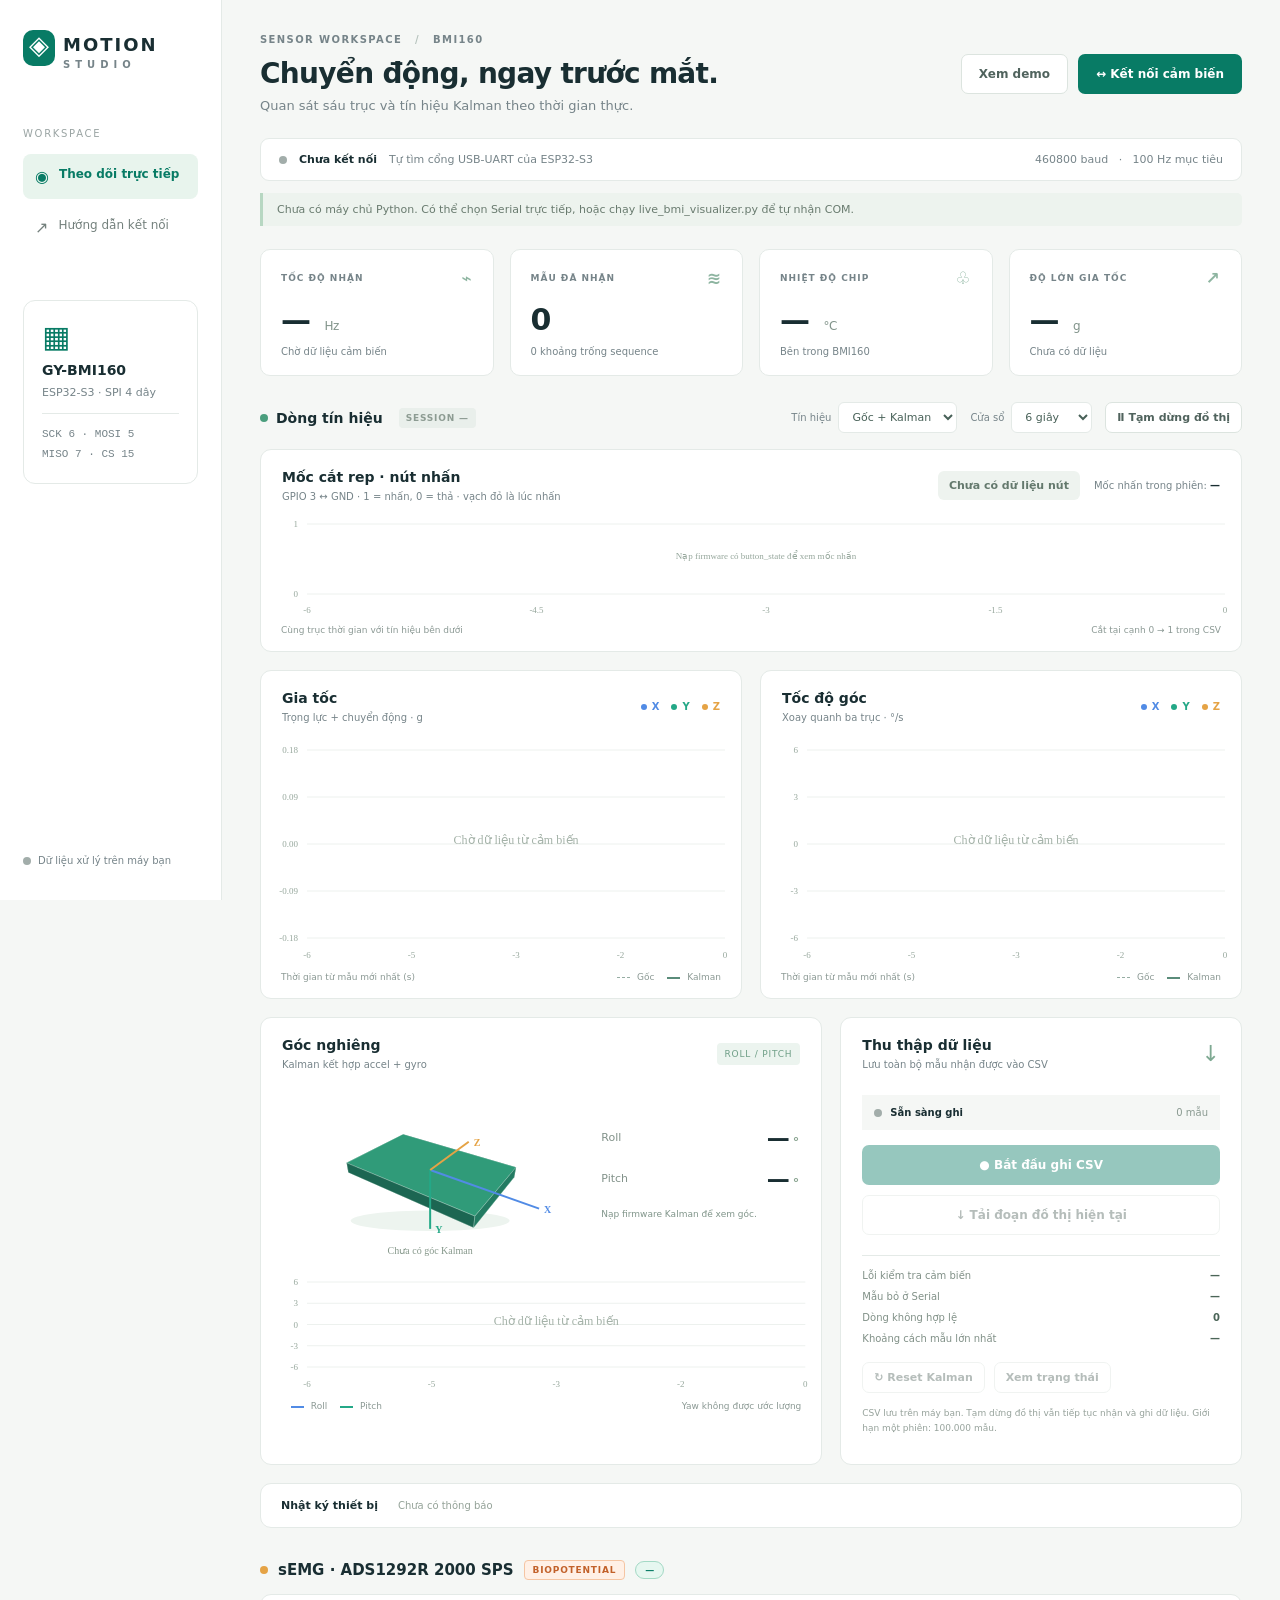
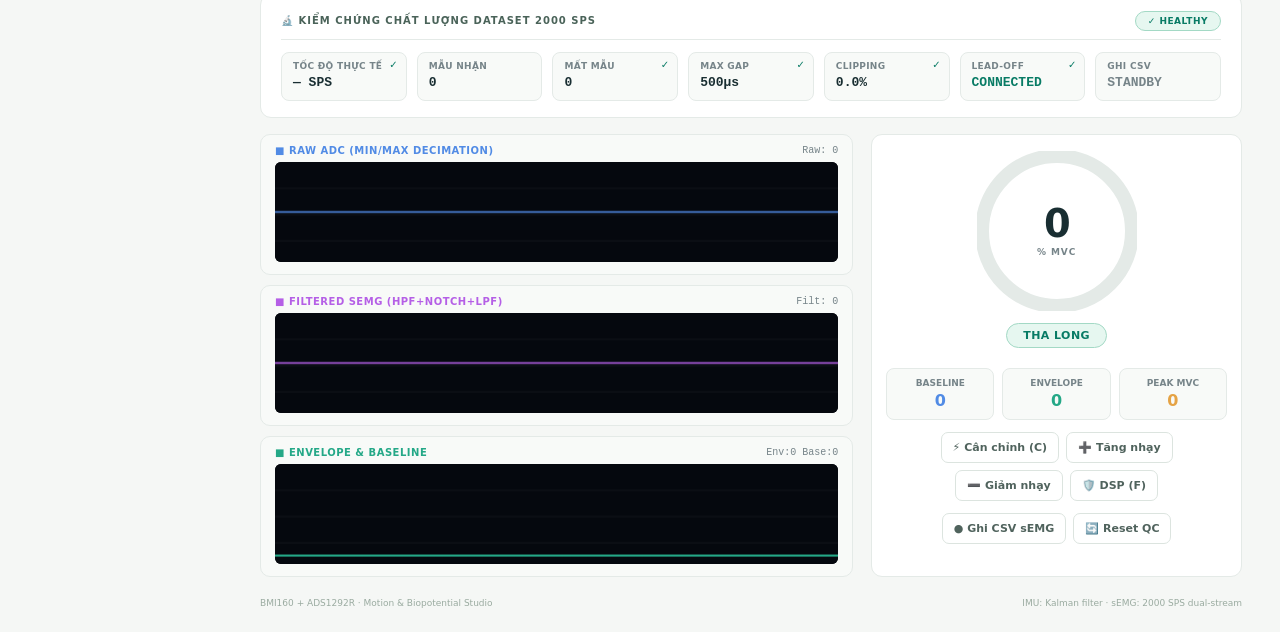
==== web/index.html @ a720fbff "feat: combined ADS sEMG + BMI160 dual-sensor dashboard - Add live_combined_visualizer.py: single Pyt" ====
<!doctype html>
<html lang="vi">
<head><meta charset="utf-8"><meta name="viewport" content="width=device-width,initial-scale=1"><title>BMI160 · Motion Studio</title><link rel="icon" href="data:,"><link rel="stylesheet" href="style.css"></head>
<body>
<aside><a class="brand" href="#"><span class="brand-icon">◈</span> MOTION<span class="brand-sub">STUDIO</span></a><div class="aside-label">WORKSPACE</div><div class="nav active"><span>◉</span> Theo dõi trực tiếp</div><a class="nav" href="guide.html"><span>↗</span> Hướng dẫn kết nối</a><div class="device-card"><span class="device-icon">▦</span><strong>GY-BMI160</strong><span>ESP32-S3 · SPI 4 dây</span><div class="pins">SCK 6 · MOSI 5<br>MISO 7 · CS 15</div></div><div class="aside-footer"><span class="dot"></span> Dữ liệu xử lý trên máy bạn</div></aside>
<main>
<header><div><div class="eyebrow">SENSOR WORKSPACE <span>/</span> BMI160</div><h1>Chuyển động, ngay trước mắt.</h1><p>Quan sát sáu trục và tín hiệu Kalman theo thời gian thực.</p></div><div class="header-actions"><button id="demo" class="button light">Xem demo</button><button id="connect" class="button primary">↔ Kết nối cảm biến</button></div></header>
<div class="connection-bar"><div class="connection-left"><span id="status-dot" class="dot"></span><strong id="status">Chưa kết nối</strong><span id="source">Tự tìm cổng USB-UART của ESP32-S3</span></div><label id="port-controls" class="port-controls" hidden>Cổng USB <select id="serial-port" aria-label="Cổng USB-UART"><option value="">Tự nhận cổng ESP32</option></select></label><span class="baud">460800 baud <span>·</span> 100 Hz mục tiêu</span></div>
<div id="notice" class="notice" role="status">Đóng Serial Monitor. Python tự nhận cổng ESP32 và chuyển dữ liệu lên web.</div>
<section class="metrics"><article class="metric"><div>TỐC ĐỘ NHẬN <span class="small-icon">⌁</span></div><strong id="sps">— <small>Hz</small></strong><p id="rate-caption">Chờ dữ liệu cảm biến</p></article><article class="metric"><div>MẪU ĐÃ NHẬN <span class="small-icon">≋</span></div><strong id="sample-count">0</strong><p><span id="lost-count">0</span> khoảng trống sequence</p></article><article class="metric"><div>NHIỆT ĐỘ CHIP <span class="small-icon">♧</span></div><strong id="temp">— <small>°C</small></strong><p>Bên trong BMI160</p></article><article class="metric"><div>ĐỘ LỚN GIA TỐC <span class="small-icon">↗</span></div><strong id="norm">— <small>g</small></strong><p id="gravity-caption">Chưa có dữ liệu</p></article></section>
<div class="workspace-toolbar"><div class="section-title"><span class="live-icon"></span> Dòng tín hiệu <span id="session-label">SESSION —</span></div><div class="controls"><label>Tín hiệu <select id="display"><option value="both">Gốc + Kalman</option><option value="kalman">Kalman</option><option value="raw">Gốc</option></select></label><label>Cửa sổ <select id="window"><option value="6">6 giây</option><option value="12">12 giây</option><option value="20">20 giây</option></select></label><button id="pause" class="button light small">Ⅱ Tạm dừng đồ thị</button></div></div>
<article class="panel button-panel"><div class="panel-heading"><div><h2>Mốc cắt rep · nút nhấn</h2><p>GPIO 3 ↔ GND · 1 = nhấn, 0 = thả · vạch đỏ là lúc nhấn</p></div><div class="button-summary"><strong id="button-state" class="button-badge" role="status">Chưa có dữ liệu nút</strong><span>Mốc nhấn trong phiên: <b id="button-count">—</b></span></div></div><canvas id="button-chart" aria-label="Trạng thái nút nhấn theo thời gian: 0 thả, 1 nhấn"></canvas><div class="chart-footer"><span>Cùng trục thời gian với tín hiệu bên dưới</span><span>Cắt tại cạnh 0 → 1 trong CSV</span></div></article>
<section class="charts"><article class="panel chart-panel"><div class="panel-heading"><div><h2>Gia tốc</h2><p>Trọng lực + chuyển động · g</p></div><div class="legend"><span class="x">X</span><span class="y">Y</span><span class="z">Z</span></div></div><canvas id="accel-chart" aria-label="Đồ thị gia tốc X Y Z"></canvas><div class="chart-footer"><span>Thời gian từ mẫu mới nhất (s)</span><span><i class="line-key raw"></i> Gốc <i class="line-key"></i> Kalman</span></div></article><article class="panel chart-panel"><div class="panel-heading"><div><h2>Tốc độ góc</h2><p>Xoay quanh ba trục · °/s</p></div><div class="legend"><span class="x">X</span><span class="y">Y</span><span class="z">Z</span></div></div><canvas id="gyro-chart" aria-label="Đồ thị tốc độ góc X Y Z"></canvas><div class="chart-footer"><span>Thời gian từ mẫu mới nhất (s)</span><span><i class="line-key raw"></i> Gốc <i class="line-key"></i> Kalman</span></div></article></section>
<section class="bottom-grid"><article class="panel attitude-panel"><div class="panel-heading"><div><h2>Góc nghiêng</h2><p>Kalman kết hợp accel + gyro</p></div><span class="tag">ROLL / PITCH</span></div><div class="attitude-body"><canvas id="attitude" aria-label="Mô hình minh họa góc roll pitch của cảm biến"></canvas><div class="angle-values"><div><span>Roll</span><strong id="roll">—<small>°</small></strong></div><div><span>Pitch</span><strong id="pitch">—<small>°</small></strong></div><p id="tilt-note">Nạp firmware Kalman để xem góc.</p></div></div><canvas id="tilt-chart" aria-label="Đồ thị góc roll và pitch"></canvas><div class="chart-footer"><span><i class="line-key x-key"></i> Roll <i class="line-key y-key"></i> Pitch</span><span>Yaw không được ước lượng</span></div></article><article class="panel capture-panel"><div class="panel-heading"><div><h2>Thu thập dữ liệu</h2><p>Lưu toàn bộ mẫu nhận được vào CSV</p></div><span class="capture-icon">↓</span></div><div class="record-state"><span id="record-dot" class="dot"></span><strong id="record-status">Sẵn sàng ghi</strong><span id="record-count">0 mẫu</span></div><button id="record" class="button primary wide" disabled>● Bắt đầu ghi CSV</button><button id="export" class="button light wide" disabled>↓ Tải đoạn đồ thị hiện tại</button><div class="separator"></div><div class="health-row"><span>Lỗi kiểm tra cảm biến</span><strong id="io-errors">—</strong></div><div class="health-row"><span>Mẫu bỏ ở Serial</span><strong id="serial-drops">—</strong></div><div class="health-row"><span>Dòng không hợp lệ</span><strong id="invalid">0</strong></div><div class="health-row"><span>Khoảng cách mẫu lớn nhất</span><strong id="max-gap">—</strong></div><div class="command-row"><button id="reset-filter" class="button light small" disabled>↻ Reset Kalman</button><button id="device-status" class="button light small" disabled>Xem trạng thái</button></div><p class="fine-print">CSV lưu trên máy bạn. Tạm dừng đồ thị vẫn tiếp tục nhận và ghi dữ liệu. Giới hạn một phiên: 100.000 mẫu.</p></article></section>
<details class="panel log-panel"><summary>Nhật ký thiết bị <span id="last-log">Chưa có thông báo</span></summary><pre id="logs" aria-live="polite"></pre></details>

<!-- ===== ADS sEMG SECTION ===== -->
<div class="ads-section-title">
  <span class="ads-dot" id="ads-live-dot"></span>
  <span>sEMG · ADS1292R 2000 SPS</span>
  <span class="ads-badge">BIOPOTENTIAL</span>
  <span class="ads-port-pill" id="ads-port-pill">—</span>
</div>

<!-- Health bar -->
<div class="ads-health-bar">
  <div class="ads-health-header">
    <div class="ads-health-title">🔬 Kiểm chứng chất lượng dataset 2000 SPS</div>
    <div class="ads-health-badge healthy" id="ads-health-badge">✓ HEALTHY</div>
  </div>
  <div class="ads-health-items">
    <div class="ads-hi"><div class="ads-hi-label">Tốc độ thực tế</div><div class="ads-hi-value" id="ads-hi-sps">— SPS</div><span class="ads-hi-chk ok" id="ads-chk-sps">✓</span></div>
    <div class="ads-hi"><div class="ads-hi-label">Mẫu nhận</div><div class="ads-hi-value" id="ads-hi-recv">0</div></div>
    <div class="ads-hi"><div class="ads-hi-label">Mất mẫu</div><div class="ads-hi-value" id="ads-hi-drop">0</div><span class="ads-hi-chk ok" id="ads-chk-drop">✓</span></div>
    <div class="ads-hi"><div class="ads-hi-label">Max Gap</div><div class="ads-hi-value" id="ads-hi-gap">500µs</div><span class="ads-hi-chk ok" id="ads-chk-gap">✓</span></div>
    <div class="ads-hi"><div class="ads-hi-label">Clipping</div><div class="ads-hi-value" id="ads-hi-clip">0.0%</div><span class="ads-hi-chk ok" id="ads-chk-clip">✓</span></div>
    <div class="ads-hi"><div class="ads-hi-label">Lead-Off</div><div class="ads-hi-value" id="ads-hi-loff" style="color:#087b65">CONNECTED</div><span class="ads-hi-chk ok" id="ads-chk-loff">✓</span></div>
    <div class="ads-hi"><div class="ads-hi-label">Ghi CSV</div><div class="ads-hi-value" id="ads-hi-rec" style="color:#768489">STANDBY</div></div>
  </div>
</div>

<!-- Main grid: scopes + gauge -->
<div class="ads-grid">
  <!-- Scopes -->
  <div class="ads-scopes">
    <div class="ads-scope-box">
      <div class="ads-scope-header">
        <div class="ads-scope-label" style="color:#518be5">■ Raw ADC (Min/Max Decimation)</div>
        <div class="ads-scope-val" id="ads-val-raw">Raw: 0</div>
      </div>
      <canvas class="ads-canvas" id="ads-canvas-raw"></canvas>
    </div>
    <div class="ads-scope-box">
      <div class="ads-scope-header">
        <div class="ads-scope-label" style="color:#b55fe6">■ Filtered sEMG (HPF+Notch+LPF)</div>
        <div class="ads-scope-val" id="ads-val-filt">Filt: 0</div>
      </div>
      <canvas class="ads-canvas" id="ads-canvas-filt"></canvas>
    </div>
    <div class="ads-scope-box">
      <div class="ads-scope-header">
        <div class="ads-scope-label" style="color:#24a887">■ Envelope &amp; Baseline</div>
        <div class="ads-scope-val" id="ads-val-env">Env:0 Base:0</div>
      </div>
      <canvas class="ads-canvas" id="ads-canvas-env"></canvas>
    </div>
  </div>

  <!-- Gauge + controls -->
  <div class="ads-gauge-card">
    <div class="ads-gauge-wrapper">
      <svg class="ads-gauge-circle" viewBox="0 0 160 160">
        <circle class="ads-gauge-bg" cx="80" cy="80" r="75"></circle>
        <circle class="ads-gauge-fill" id="ads-gauge-fill" cx="80" cy="80" r="75"></circle>
      </svg>
      <div class="ads-gauge-inner">
        <div class="ads-pct-num" id="ads-pct-num">0</div>
        <div class="ads-pct-unit">% MVC</div>
      </div>
    </div>
    <div class="ads-status-badge" id="ads-status-badge">THA LONG</div>
    <div class="ads-stat-row">
      <div class="ads-stat"><div class="ads-stat-name">Baseline</div><div class="ads-stat-val" id="ads-stat-base" style="color:#518be5">0</div></div>
      <div class="ads-stat"><div class="ads-stat-name">Envelope</div><div class="ads-stat-val" id="ads-stat-env" style="color:#24a887">0</div></div>
      <div class="ads-stat"><div class="ads-stat-name">Peak MVC</div><div class="ads-stat-val" id="ads-stat-peak" style="color:#e5a345">0</div></div>
    </div>
    <div class="ads-ctrl-row">
      <button class="button light small" onclick="sendAdsCmd('c')">⚡ Cân chỉnh (C)</button>
      <button class="button light small" onclick="sendAdsCmd('+')">➕ Tăng nhạy</button>
      <button class="button light small" onclick="sendAdsCmd('-')">➖ Giảm nhạy</button>
      <button class="button light small" onclick="sendAdsCmd('f')">🛡️ DSP (F)</button>
    </div>
    <div class="ads-ctrl-row">
      <button class="button light small" id="ads-btn-record" onclick="adsRecordToggle()">● Ghi CSV sEMG</button>
      <button class="button light small" onclick="fetch('/api/ads/reset',{method:'GET'})">🔄 Reset QC</button>
    </div>
  </div>
</div>
<!-- ===== END ADS sEMG SECTION ===== -->

<footer><span>BMI160 + ADS1292R · Motion &amp; Biopotential Studio</span><span>IMU: Kalman filter · sEMG: 2000 SPS dual-stream</span></footer>
</main><script type="module" src="app.mjs"></script><script type="module" src="ads.mjs"></script></body></html>
---- web/style.css ----
:root{--ink:#192e32;--muted:#768489;--green:#087b65;--line:#e4eae7;--bg:#f5f7f5;--blue:#518be5;--orange:#e5a345;--axis-green:#24a887}*{box-sizing:border-box}body{margin:0;background:var(--bg);color:var(--ink);font:14px 'Segoe UI',system-ui,sans-serif}button,a,select{-webkit-tap-highlight-color:transparent}button,select{font:inherit}button{cursor:pointer}button:disabled{opacity:.42;cursor:not-allowed}a{text-decoration:none;color:inherit}aside{width:222px;position:fixed;inset:0 auto 0 0;background:#fff;border-right:1px solid var(--line);padding:34px 23px;display:flex;flex-direction:column}.brand{font-size:18px;font-weight:800;letter-spacing:2px;display:block;position:relative;padding-left:40px}.brand-icon{position:absolute;left:0;top:-4px;background:var(--green);color:#fff;border-radius:10px;font-size:26px;width:32px;height:36px;text-align:center;letter-spacing:0}.brand-sub{display:block;font-size:10px;color:var(--muted);letter-spacing:5px;margin-top:4px}.aside-label{color:#9aa4a3;font-size:10px;letter-spacing:1.7px;margin:58px 0 15px}.nav{padding:13px 12px;border-radius:8px;display:flex;gap:10px;margin-bottom:6px;font-size:12px;color:#74817d}.nav.active{background:#e8f4ed;color:var(--green);font-weight:600}.nav span{font-size:16px}.device-card{margin-top:44px;border:1px solid var(--line);padding:18px;border-radius:12px;display:flex;flex-direction:column;gap:8px}.device-icon{font-size:30px;color:var(--green)}.device-card>span:not(.device-icon){font-size:11px;color:var(--muted)}.pins{font:11px/1.8 monospace;color:var(--muted);border-top:1px solid var(--line);padding-top:11px;margin-top:6px}.aside-footer{margin-top:auto;font-size:10px;color:var(--muted);display:flex;align-items:center;gap:7px}.dot{display:inline-block;width:8px;height:8px;border-radius:50%;background:#a2adaa;flex-shrink:0}.dot.green{background:#1da77e;box-shadow:0 0 0 4px #dff4e9}.dot.amber{background:#e7a244}.dot.red{background:#da6157}main{margin-left:222px;padding:34px 38px 24px;max-width:1740px}header{display:flex;align-items:center;justify-content:space-between;gap:20px;margin-bottom:25px}.eyebrow{font-size:10px;letter-spacing:1.4px;font-weight:600;color:var(--muted)}.eyebrow span{margin:0 8px;color:#b5c2bc}h1{font-size:28px;letter-spacing:-.7px;font-weight:650;margin:12px 0 8px}header p{margin:0;font-size:13px;color:var(--muted)}.header-actions{display:flex;gap:10px;flex-shrink:0}.button{border:1px solid transparent;border-radius:7px;padding:12px 17px;font-weight:600;font-size:12px;white-space:nowrap;transition:.15s}.button:hover:not(:disabled){filter:brightness(.95);transform:translateY(-1px)}.button.primary{background:var(--green);color:white}.button.light{background:#fff;border-color:#dce4df;color:#50635d}.button.small{padding:8px 11px;font-size:11px}.button.wide{width:100%;margin-top:10px}.connection-bar{background:#fff;border:1px solid var(--line);border-radius:9px;padding:14px 18px;display:flex;justify-content:space-between;gap:14px;font-size:11px}.connection-left{display:flex;align-items:center;gap:12px}#source{color:var(--muted)}.baud{color:var(--muted);white-space:nowrap}.baud span{padding:0 7px}.notice{margin:12px 0 23px;padding:10px 14px;font-size:11px;color:#697b6f;border-left:3px solid #b7d7c2;background:#edf3ee;border-radius:0 5px 5px 0}.notice.warn{color:#906333;background:#fff3e3;border-color:#dea258}.metrics{display:grid;grid-template-columns:repeat(4,1fr);gap:16px}.metric{border:1px solid var(--line);background:white;border-radius:10px;padding:18px 20px}.metric>div{font-size:9px;letter-spacing:1px;color:var(--muted);font-weight:600;display:flex;justify-content:space-between;align-items:center}.small-icon{font-size:17px;color:#8eb5a1}.metric>strong{display:block;font-size:30px;line-height:1.5;letter-spacing:-.5px;margin-top:9px;font-weight:650}.metric small{font-size:12px;font-weight:400;color:#82948b;margin-left:4px}.metric p{font-size:10px;color:var(--muted);margin:4px 0 0}.workspace-toolbar{display:flex;justify-content:space-between;align-items:center;gap:15px;margin:26px 0 16px}.section-title{font-weight:600;font-size:14px;display:flex;align-items:center;gap:8px}.live-icon{height:8px;width:8px;background:#4a9e7d;border-radius:50%}.section-title>span:last-child{font-size:9px;letter-spacing:.8px;color:#8c9b92;background:#e9efeb;padding:5px 7px;border-radius:4px;margin-left:8px}.controls{display:flex;align-items:center;gap:13px;font-size:10px;color:var(--muted)}.controls label{display:flex;gap:7px;align-items:center}select{padding:7px 9px;border:1px solid var(--line);background:white;border-radius:6px;color:#486158;font-size:11px}.charts{display:grid;grid-template-columns:1fr 1fr;gap:18px}.panel{background:#fff;border:1px solid var(--line);border-radius:11px;overflow:hidden}.panel-heading{padding:19px 21px 0;display:flex;align-items:center;justify-content:space-between;gap:12px}h2{font-size:14px;margin:0;font-weight:650}.panel-heading p{font-size:10px;color:var(--muted);margin:6px 0 0}.legend{display:flex;gap:12px;font-size:10px;font-weight:600}.legend span:before{content:'';display:inline-block;width:6px;height:6px;background:currentColor;border-radius:50%;margin-right:5px}.x{color:var(--blue)}.y{color:var(--axis-green)}.z{color:var(--orange)}.chart-panel canvas{display:block;width:100%;height:228px;margin-top:15px}.chart-footer{padding:6px 20px 16px;display:flex;justify-content:space-between;gap:10px;font-size:9px;color:#8b9994}.line-key{width:13px;height:2px;background:#5a8c7a;display:inline-block;vertical-align:middle;margin:0 4px 0 10px}.line-key.raw{background:none;border-top:1px dashed #96ada3}.x-key{background:var(--blue)}.y-key{background:var(--axis-green)}.bottom-grid{display:grid;grid-template-columns:1.4fr 1fr;gap:18px;margin-top:18px}.tag{font-size:9px;letter-spacing:.8px;background:#ecf4ef;color:#6e9e86;padding:6px 8px;border-radius:4px}.attitude-body{display:flex;align-items:center;justify-content:center;gap:24px;padding:6px 22px}.attitude-body canvas{width:57%;height:188px}.angle-values{flex:1;min-width:120px}.angle-values>div{display:flex;justify-content:space-between;align-items:center;margin:15px 0}.angle-values span{color:#82928a;font-size:11px}.angle-values strong{font-size:23px;font-weight:600}.angle-values small{font-size:13px;color:#87a28e;margin-left:3px}.angle-values p{font-size:9px;color:#80958a;line-height:1.6;max-width:180px}.attitude-panel>#tilt-chart{width:100%;height:125px;display:block}.capture-icon{font-size:22px;color:#7ea992}.capture-panel{padding-bottom:18px}.capture-panel .wide,.capture-panel .record-state,.capture-panel .separator,.capture-panel .health-row,.capture-panel .command-row,.capture-panel .fine-print{width:calc(100% - 42px);margin-left:21px;margin-right:21px}.record-state{margin-top:25px;margin-bottom:5px;background:#f5f7f5;padding:12px;display:flex;align-items:center;gap:8px;font-size:10px}.record-state>span:last-child{margin-left:auto;color:#8a9a91}.separator{border-top:1px solid var(--line);margin-top:20px;margin-bottom:14px}.health-row{display:flex;justify-content:space-between;gap:8px;font-size:10px;color:#809087;margin-top:10px}.health-row strong{font-weight:600;color:#4b6558;font-variant-numeric:tabular-nums}.command-row{display:flex;gap:9px;margin-top:18px}.fine-print{font-size:9px;color:#96a29b;line-height:1.7;margin-top:13px}.log-panel{margin-top:18px;padding:15px 20px}summary{cursor:pointer;font-size:11px;font-weight:600;display:flex;gap:20px;align-items:center}summary span{color:#94a298;font-size:10px;font-weight:400;overflow:hidden;text-overflow:ellipsis;white-space:nowrap}pre{font:10px/1.7 Consolas,monospace;white-space:pre-wrap;color:#6c8778;max-height:170px;overflow:auto}footer{font-size:9px;color:#9aaba0;display:flex;justify-content:space-between;margin-top:21px}button:focus-visible,a:focus-visible,select:focus-visible{outline:3px solid #8bc8ae;outline-offset:3px}@media(min-width:1450px){main{padding:42px 48px}.chart-panel canvas{height:270px}}@media(max-width:1120px){aside{width:180px;padding:28px 16px}main{margin-left:180px;padding:26px 22px}h1{font-size:23px}.connection-bar{flex-wrap:wrap}.workspace-toolbar{flex-wrap:wrap}.metric{padding:14px}.header-actions{flex-direction:column}.charts{gap:12px}.bottom-grid{gap:12px;grid-template-columns:1.2fr 1fr}}@media(max-width:780px){aside{display:none}main{margin-left:0;padding:20px 15px}header{align-items:flex-start}h1{font-size:22px;max-width:240px}.header-actions{gap:7px}.button{padding:10px 12px;font-size:11px}.metrics{grid-template-columns:1fr 1fr;gap:10px}.metric>strong{font-size:26px}.charts,.bottom-grid{grid-template-columns:1fr}.controls{flex-wrap:wrap;gap:8px}.connection-left{flex-wrap:wrap}#source{width:100%;margin-left:20px}.baud{display:none}.workspace-toolbar{margin-top:21px}.attitude-body canvas{height:200px}.capture-panel{padding-bottom:15px}footer{gap:20px;line-height:1.7}}

.port-controls{display:flex;align-items:center;gap:8px;color:var(--muted);font-size:11px;min-width:0}.port-controls[hidden]{display:none}.port-controls select{max-width:245px}.connection-bar{flex-wrap:wrap}

.button-panel{margin-bottom:18px}.button-panel canvas{display:block;width:100%;height:105px;margin-top:12px}.button-summary{display:flex;align-items:center;gap:14px;font-size:10px;color:var(--muted)}.button-badge{padding:8px 11px;border-radius:6px;background:#eef3ef;color:#64796d;font-size:11px;white-space:nowrap}.button-badge.pressed{background:#fae5e0;color:#b94d43}.button-summary b{color:var(--ink)}@media(max-width:780px){.button-panel .panel-heading{align-items:flex-start;flex-wrap:wrap}.button-summary{flex-wrap:wrap;gap:8px}}

/* ===== ADS sEMG Panel ===== */
.ads-section-title{font-weight:700;font-size:15px;display:flex;align-items:center;gap:10px;margin:32px 0 14px;color:#192e32}
.ads-section-title .ads-badge{font-size:9px;letter-spacing:.8px;background:#fff0e6;color:#c2612a;border:1px solid #f5c5a3;padding:4px 8px;border-radius:4px;font-weight:700}
.ads-dot{display:inline-block;width:8px;height:8px;border-radius:50%;background:#e5a345;flex-shrink:0}
.ads-dot.live{background:#e74c3c;box-shadow:0 0 0 4px #fde8e6;animation:ads-pulse 1.2s infinite}
@keyframes ads-pulse{0%,100%{box-shadow:0 0 0 4px #fde8e6}50%{box-shadow:0 0 0 8px rgba(231,76,60,.06)}}
.ads-grid{display:grid;grid-template-columns:1.6fr 1fr;gap:18px;margin-bottom:18px}
@media(max-width:980px){.ads-grid{grid-template-columns:1fr}}
.ads-health-bar{background:#fff;border:1px solid var(--line);border-radius:11px;padding:16px 20px;margin-bottom:16px}
.ads-health-header{display:flex;justify-content:space-between;align-items:center;margin-bottom:12px;padding-bottom:8px;border-bottom:1px solid var(--line)}
.ads-health-title{font-size:10px;font-weight:700;letter-spacing:1px;color:#4a6359;text-transform:uppercase}
.ads-health-badge{font-size:9px;font-weight:700;padding:4px 12px;border-radius:20px;letter-spacing:.5px}
.ads-health-badge.healthy{background:#e6f7f0;color:#087b65;border:1px solid #a3d9c5}
.ads-health-badge.warn{background:#fff0e6;color:#b94d2a;border:1px solid #f5c5a3;animation:ads-pulse 1s infinite}
.ads-health-items{display:grid;grid-template-columns:repeat(7,1fr);gap:10px}
@media(max-width:1100px){.ads-health-items{grid-template-columns:repeat(4,1fr)}}
@media(max-width:650px){.ads-health-items{grid-template-columns:repeat(2,1fr)}}
.ads-hi{background:#f8faf8;border:1px solid var(--line);border-radius:8px;padding:8px 11px;position:relative}
.ads-hi-label{font-size:9px;color:var(--muted);text-transform:uppercase;font-weight:600;letter-spacing:.3px}
.ads-hi-value{font:700 13px/1.5 'Segoe UI',monospace;color:var(--ink);margin-top:2px}
.ads-hi-chk{position:absolute;top:6px;right:8px;font-size:10px;font-weight:700}
.ads-hi-chk.ok{color:#087b65}.ads-hi-chk.bad{color:#da6157}
.ads-scopes{display:flex;flex-direction:column;gap:10px}
.ads-scope-box{background:#f8faf8;border:1px solid var(--line);border-radius:10px;padding:10px 14px 12px}
.ads-scope-header{display:flex;justify-content:space-between;align-items:center;margin-bottom:6px}
.ads-scope-label{font-size:10px;font-weight:700;text-transform:uppercase;letter-spacing:.5px;display:flex;align-items:center;gap:6px}
.ads-scope-val{font-size:10px;color:var(--muted);font-family:monospace}
.ads-canvas{display:block;width:100%;height:100px;border-radius:6px;background:#07090e}
.ads-gauge-card{display:flex;flex-direction:column;align-items:center;padding:16px 14px;background:#fff;border:1px solid var(--line);border-radius:11px}
.ads-gauge-wrapper{position:relative;width:160px;height:160px;margin-bottom:12px}
.ads-gauge-circle{width:100%;height:100%;transform:rotate(-90deg)}
.ads-gauge-bg{fill:none;stroke:#e4eae7;stroke-width:14}
.ads-gauge-fill{fill:none;stroke:#087b65;stroke-width:14;stroke-linecap:round;stroke-dasharray:471.24;stroke-dashoffset:471.24;transition:stroke-dashoffset .1s ease-out,stroke .2s}
.ads-gauge-inner{position:absolute;top:0;left:0;width:100%;height:100%;display:flex;flex-direction:column;align-items:center;justify-content:center}
.ads-pct-num{font-size:2.4rem;font-weight:800;line-height:1;letter-spacing:-.04em}
.ads-pct-unit{font-size:9px;color:var(--muted);margin-top:4px;letter-spacing:.1em;font-weight:600}
.ads-status-badge{font-size:11px;font-weight:700;padding:5px 16px;border-radius:20px;background:#e6f7f0;color:#087b65;border:1px solid #a3d9c5;margin-bottom:10px;letter-spacing:.04em;transition:all .2s}
.ads-stat-row{width:100%;display:grid;grid-template-columns:repeat(3,1fr);gap:8px;margin-top:10px}
.ads-stat{background:#f8faf8;border:1px solid var(--line);border-radius:8px;padding:9px 10px;text-align:center}
.ads-stat-name{font-size:9px;color:var(--muted);text-transform:uppercase;font-weight:600}
.ads-stat-val{font-size:16px;font-weight:700;margin-top:3px;font-variant-numeric:tabular-nums}
.ads-ctrl-row{display:flex;gap:7px;margin-top:12px;flex-wrap:wrap;justify-content:center}
.ads-port-pill{font-size:9px;padding:3px 9px;border-radius:20px;background:#e6f7f0;color:#087b65;border:1px solid #a3d9c5;font-weight:600}
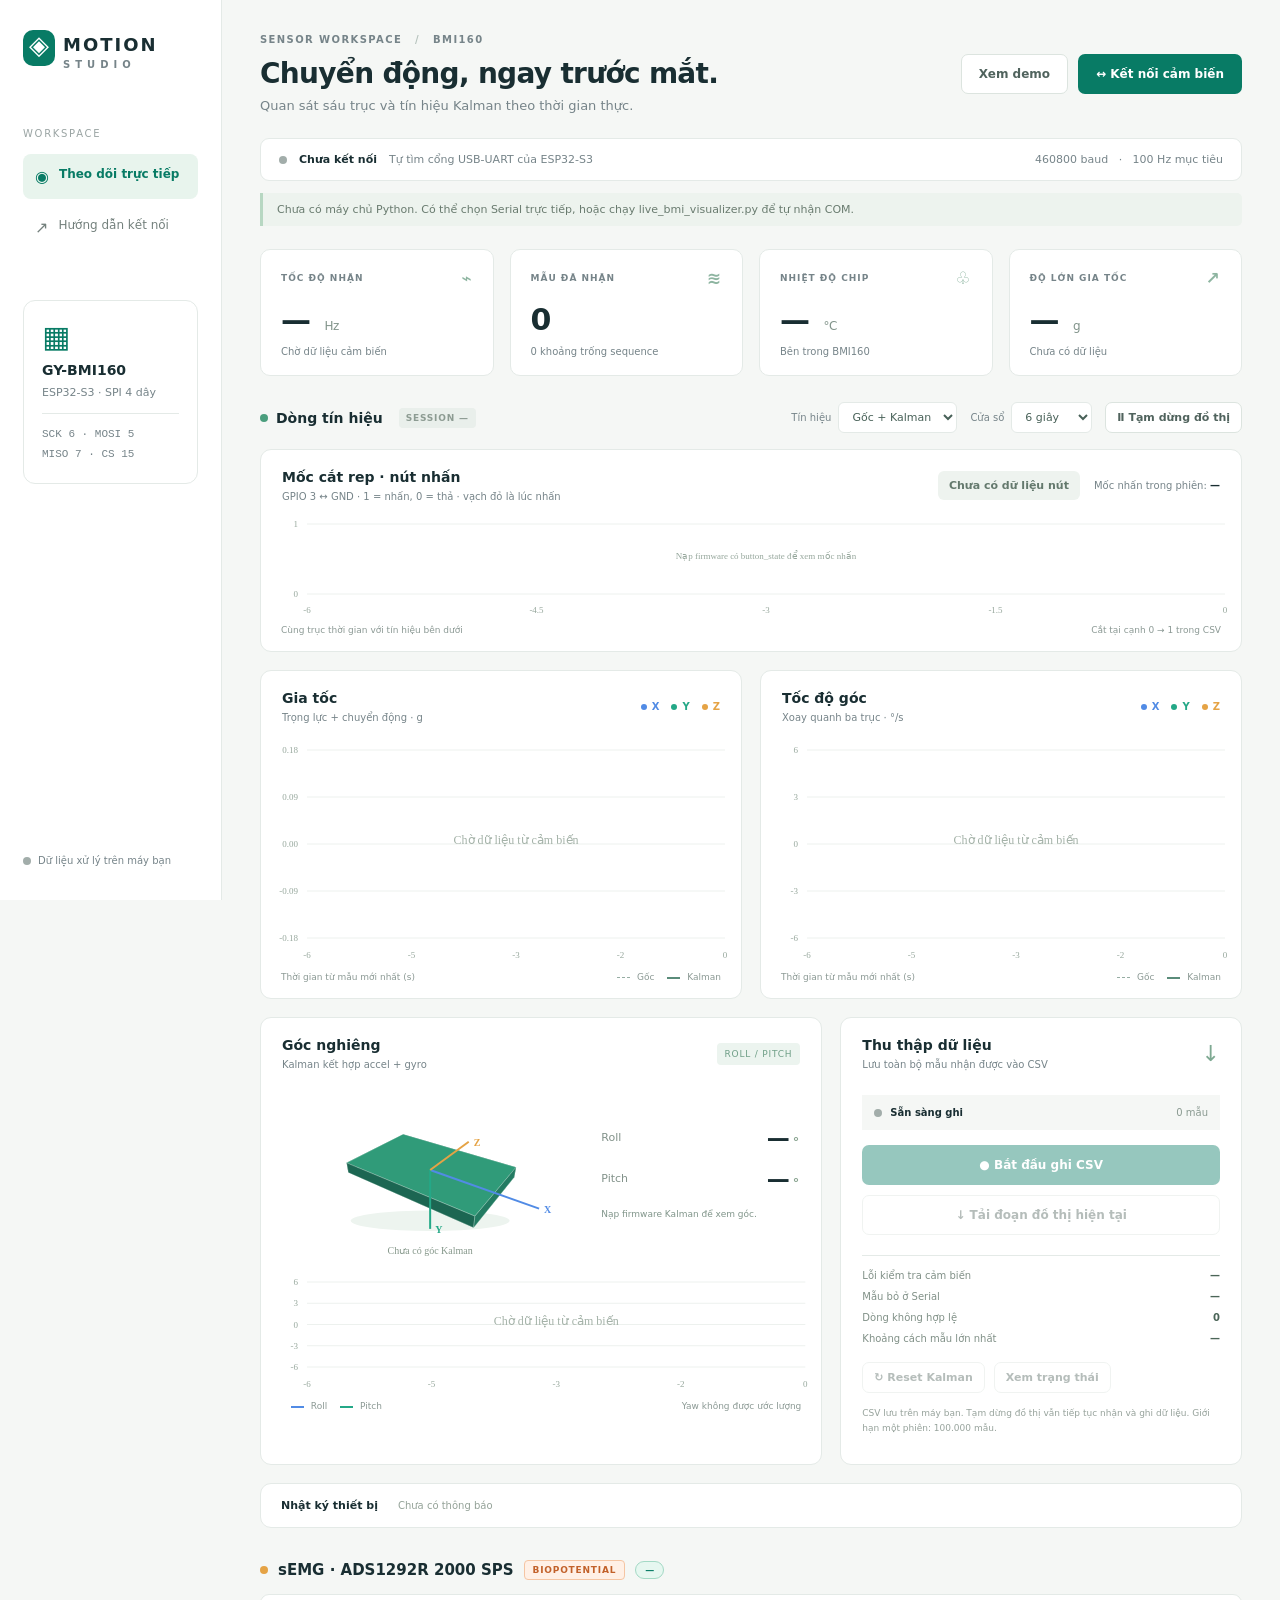
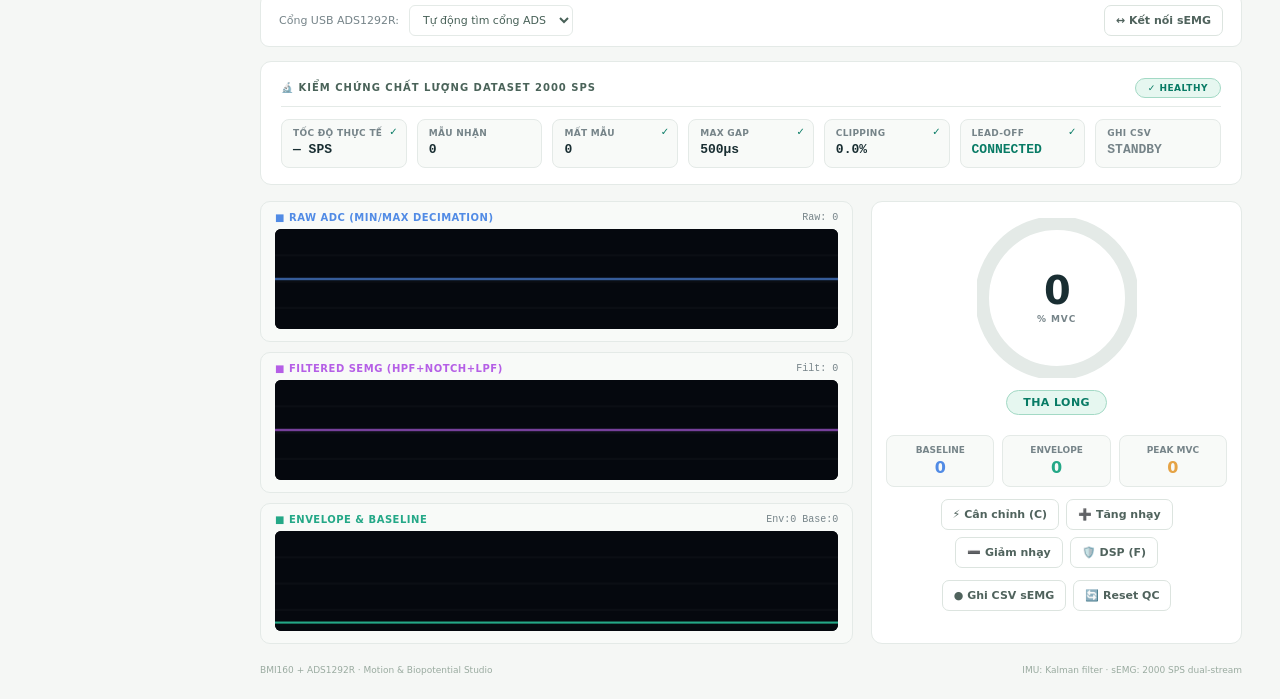
==== commit 25110f12: "fix: resolve serial port conflict between ADS1292R and BMI160, add ADS port controls" ====
--- a/web/index.html
+++ b/web/index.html
@@ -20,6 +20,18 @@
   <span>sEMG · ADS1292R 2000 SPS</span>
   <span class="ads-badge">BIOPOTENTIAL</span>
   <span class="ads-port-pill" id="ads-port-pill">—</span>
+</div>
+
+<div class="ads-port-bar">
+  <div class="ads-port-left">
+    <span>Cổng USB ADS1292R:</span>
+    <select id="ads-serial-port">
+      <option value="">Tự động tìm cổng ADS</option>
+    </select>
+  </div>
+  <div class="ads-port-right">
+    <button id="ads-connect-btn" class="button light small" onclick="adsConnectToggle()">↔ Kết nối sEMG</button>
+  </div>
 </div>
 
 <!-- Health bar -->
--- a/web/style.css
+++ b/web/style.css
@@ -47,3 +47,6 @@
 .ads-stat-val{font-size:16px;font-weight:700;margin-top:3px;font-variant-numeric:tabular-nums}
 .ads-ctrl-row{display:flex;gap:7px;margin-top:12px;flex-wrap:wrap;justify-content:center}
 .ads-port-pill{font-size:9px;padding:3px 9px;border-radius:20px;background:#e6f7f0;color:#087b65;border:1px solid #a3d9c5;font-weight:600}
+.ads-port-bar{background:#fff;border:1px solid var(--line);border-radius:9px;padding:10px 18px;display:flex;justify-content:space-between;align-items:center;gap:14px;font-size:11px;margin-bottom:14px}
+.ads-port-left{display:flex;align-items:center;gap:10px;color:var(--muted)}
+.ads-port-left select{max-width:260px}
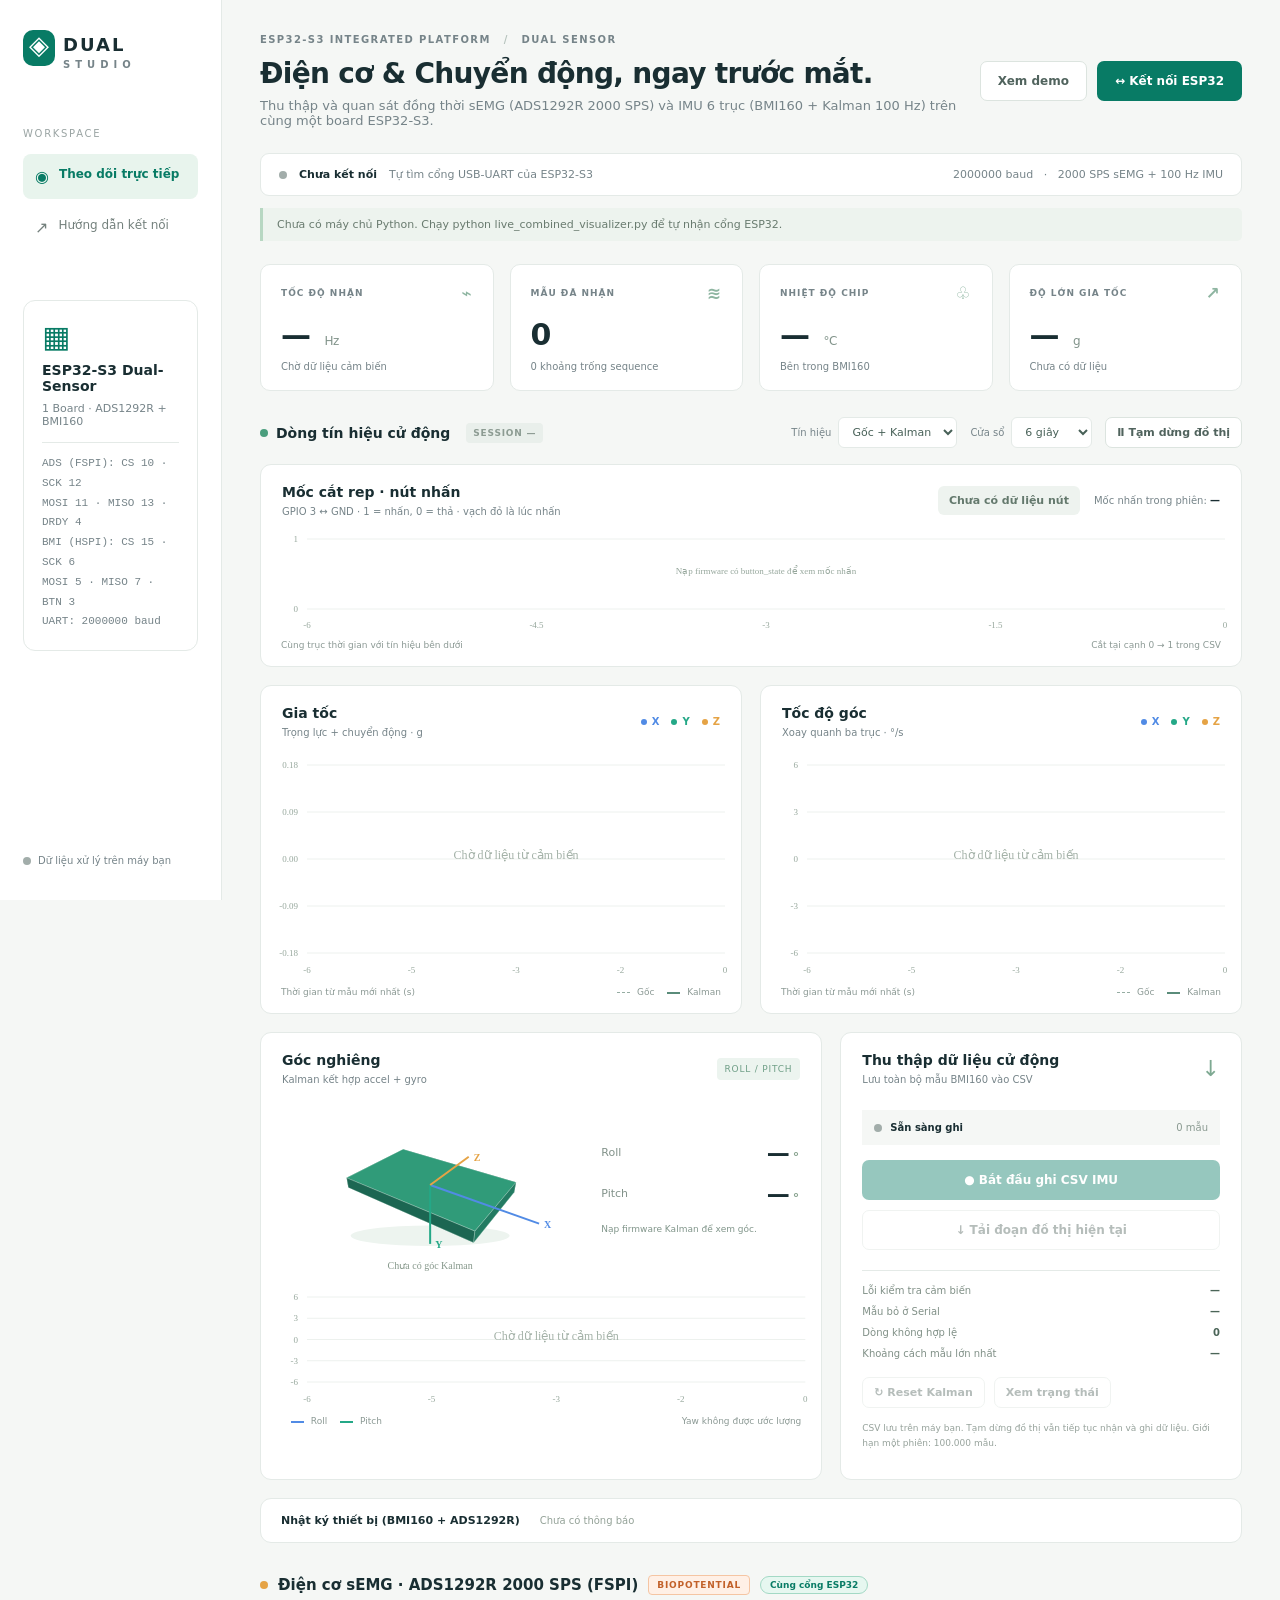
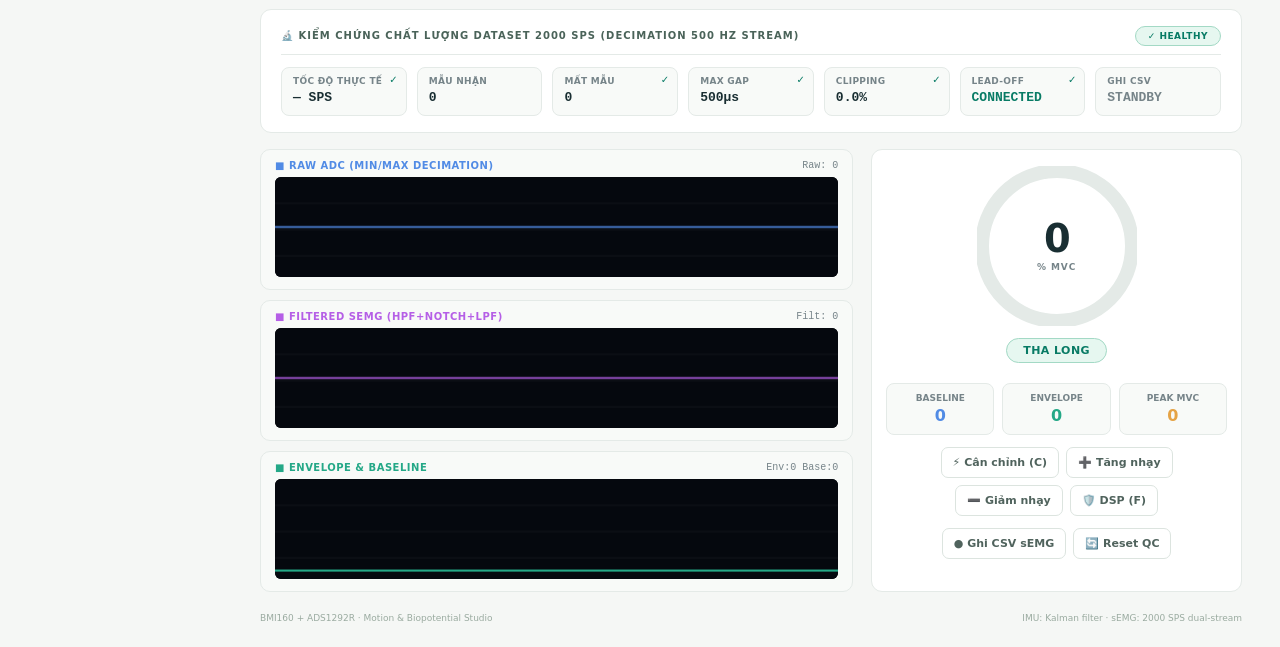
==== commit 06ce5064: "feat: tich hop dong thoi ADS1292R 2000 SPS va BMI160 100Hz tren cung ESP32-S3 voi UART 2M baud" ====
--- a/web/index.html
+++ b/web/index.html
@@ -1,43 +1,31 @@
 <!doctype html>
 <html lang="vi">
-<head><meta charset="utf-8"><meta name="viewport" content="width=device-width,initial-scale=1"><title>BMI160 · Motion Studio</title><link rel="icon" href="data:,"><link rel="stylesheet" href="style.css"></head>
+<head><meta charset="utf-8"><meta name="viewport" content="width=device-width,initial-scale=1"><title>ESP32 Dual-Sensor Studio · sEMG + BMI160</title><link rel="icon" href="data:,"><link rel="stylesheet" href="style.css"></head>
 <body>
-<aside><a class="brand" href="#"><span class="brand-icon">◈</span> MOTION<span class="brand-sub">STUDIO</span></a><div class="aside-label">WORKSPACE</div><div class="nav active"><span>◉</span> Theo dõi trực tiếp</div><a class="nav" href="guide.html"><span>↗</span> Hướng dẫn kết nối</a><div class="device-card"><span class="device-icon">▦</span><strong>GY-BMI160</strong><span>ESP32-S3 · SPI 4 dây</span><div class="pins">SCK 6 · MOSI 5<br>MISO 7 · CS 15</div></div><div class="aside-footer"><span class="dot"></span> Dữ liệu xử lý trên máy bạn</div></aside>
+<aside><a class="brand" href="#"><span class="brand-icon">◈</span> DUAL<span class="brand-sub">STUDIO</span></a><div class="aside-label">WORKSPACE</div><div class="nav active"><span>◉</span> Theo dõi trực tiếp</div><a class="nav" href="guide.html"><span>↗</span> Hướng dẫn kết nối</a><div class="device-card"><span class="device-icon">▦</span><strong>ESP32-S3 Dual-Sensor</strong><span>1 Board · ADS1292R + BMI160</span><div class="pins">ADS (FSPI): CS 10 · SCK 12<br>MOSI 11 · MISO 13 · DRDY 4<br>BMI (HSPI): CS 15 · SCK 6<br>MOSI 5 · MISO 7 · BTN 3<br>UART: 2000000 baud</div></div><div class="aside-footer"><span class="dot"></span> Dữ liệu xử lý trên máy bạn</div></aside>
 <main>
-<header><div><div class="eyebrow">SENSOR WORKSPACE <span>/</span> BMI160</div><h1>Chuyển động, ngay trước mắt.</h1><p>Quan sát sáu trục và tín hiệu Kalman theo thời gian thực.</p></div><div class="header-actions"><button id="demo" class="button light">Xem demo</button><button id="connect" class="button primary">↔ Kết nối cảm biến</button></div></header>
-<div class="connection-bar"><div class="connection-left"><span id="status-dot" class="dot"></span><strong id="status">Chưa kết nối</strong><span id="source">Tự tìm cổng USB-UART của ESP32-S3</span></div><label id="port-controls" class="port-controls" hidden>Cổng USB <select id="serial-port" aria-label="Cổng USB-UART"><option value="">Tự nhận cổng ESP32</option></select></label><span class="baud">460800 baud <span>·</span> 100 Hz mục tiêu</span></div>
-<div id="notice" class="notice" role="status">Đóng Serial Monitor. Python tự nhận cổng ESP32 và chuyển dữ liệu lên web.</div>
+<header><div><div class="eyebrow">ESP32-S3 INTEGRATED PLATFORM <span>/</span> DUAL SENSOR</div><h1>Điện cơ &amp; Chuyển động, ngay trước mắt.</h1><p>Thu thập và quan sát đồng thời sEMG (ADS1292R 2000 SPS) và IMU 6 trục (BMI160 + Kalman 100 Hz) trên cùng một board ESP32-S3.</p></div><div class="header-actions"><button id="demo" class="button light">Xem demo</button><button id="connect" class="button primary">↔ Kết nối ESP32</button></div></header>
+<div class="connection-bar"><div class="connection-left"><span id="status-dot" class="dot"></span><strong id="status">Chưa kết nối</strong><span id="source">Tự tìm cổng USB-UART của ESP32-S3</span></div><label id="port-controls" class="port-controls" hidden>Cổng USB <select id="serial-port" aria-label="Cổng USB-UART"><option value="">Tự nhận cổng ESP32</option></select></label><span class="baud">2000000 baud <span>·</span> 2000 SPS sEMG + 100 Hz IMU</span></div>
+<div id="notice" class="notice" role="status">Đóng Serial Monitor. Python tự nhận cổng ESP32 và truyền đồng thời dữ liệu sEMG và cử động lên giao diện.</div>
 <section class="metrics"><article class="metric"><div>TỐC ĐỘ NHẬN <span class="small-icon">⌁</span></div><strong id="sps">— <small>Hz</small></strong><p id="rate-caption">Chờ dữ liệu cảm biến</p></article><article class="metric"><div>MẪU ĐÃ NHẬN <span class="small-icon">≋</span></div><strong id="sample-count">0</strong><p><span id="lost-count">0</span> khoảng trống sequence</p></article><article class="metric"><div>NHIỆT ĐỘ CHIP <span class="small-icon">♧</span></div><strong id="temp">— <small>°C</small></strong><p>Bên trong BMI160</p></article><article class="metric"><div>ĐỘ LỚN GIA TỐC <span class="small-icon">↗</span></div><strong id="norm">— <small>g</small></strong><p id="gravity-caption">Chưa có dữ liệu</p></article></section>
-<div class="workspace-toolbar"><div class="section-title"><span class="live-icon"></span> Dòng tín hiệu <span id="session-label">SESSION —</span></div><div class="controls"><label>Tín hiệu <select id="display"><option value="both">Gốc + Kalman</option><option value="kalman">Kalman</option><option value="raw">Gốc</option></select></label><label>Cửa sổ <select id="window"><option value="6">6 giây</option><option value="12">12 giây</option><option value="20">20 giây</option></select></label><button id="pause" class="button light small">Ⅱ Tạm dừng đồ thị</button></div></div>
+<div class="workspace-toolbar"><div class="section-title"><span class="live-icon"></span> Dòng tín hiệu cử động <span id="session-label">SESSION —</span></div><div class="controls"><label>Tín hiệu <select id="display"><option value="both">Gốc + Kalman</option><option value="kalman">Kalman</option><option value="raw">Gốc</option></select></label><label>Cửa sổ <select id="window"><option value="6">6 giây</option><option value="12">12 giây</option><option value="20">20 giây</option></select></label><button id="pause" class="button light small">Ⅱ Tạm dừng đồ thị</button></div></div>
 <article class="panel button-panel"><div class="panel-heading"><div><h2>Mốc cắt rep · nút nhấn</h2><p>GPIO 3 ↔ GND · 1 = nhấn, 0 = thả · vạch đỏ là lúc nhấn</p></div><div class="button-summary"><strong id="button-state" class="button-badge" role="status">Chưa có dữ liệu nút</strong><span>Mốc nhấn trong phiên: <b id="button-count">—</b></span></div></div><canvas id="button-chart" aria-label="Trạng thái nút nhấn theo thời gian: 0 thả, 1 nhấn"></canvas><div class="chart-footer"><span>Cùng trục thời gian với tín hiệu bên dưới</span><span>Cắt tại cạnh 0 → 1 trong CSV</span></div></article>
 <section class="charts"><article class="panel chart-panel"><div class="panel-heading"><div><h2>Gia tốc</h2><p>Trọng lực + chuyển động · g</p></div><div class="legend"><span class="x">X</span><span class="y">Y</span><span class="z">Z</span></div></div><canvas id="accel-chart" aria-label="Đồ thị gia tốc X Y Z"></canvas><div class="chart-footer"><span>Thời gian từ mẫu mới nhất (s)</span><span><i class="line-key raw"></i> Gốc <i class="line-key"></i> Kalman</span></div></article><article class="panel chart-panel"><div class="panel-heading"><div><h2>Tốc độ góc</h2><p>Xoay quanh ba trục · °/s</p></div><div class="legend"><span class="x">X</span><span class="y">Y</span><span class="z">Z</span></div></div><canvas id="gyro-chart" aria-label="Đồ thị tốc độ góc X Y Z"></canvas><div class="chart-footer"><span>Thời gian từ mẫu mới nhất (s)</span><span><i class="line-key raw"></i> Gốc <i class="line-key"></i> Kalman</span></div></article></section>
-<section class="bottom-grid"><article class="panel attitude-panel"><div class="panel-heading"><div><h2>Góc nghiêng</h2><p>Kalman kết hợp accel + gyro</p></div><span class="tag">ROLL / PITCH</span></div><div class="attitude-body"><canvas id="attitude" aria-label="Mô hình minh họa góc roll pitch của cảm biến"></canvas><div class="angle-values"><div><span>Roll</span><strong id="roll">—<small>°</small></strong></div><div><span>Pitch</span><strong id="pitch">—<small>°</small></strong></div><p id="tilt-note">Nạp firmware Kalman để xem góc.</p></div></div><canvas id="tilt-chart" aria-label="Đồ thị góc roll và pitch"></canvas><div class="chart-footer"><span><i class="line-key x-key"></i> Roll <i class="line-key y-key"></i> Pitch</span><span>Yaw không được ước lượng</span></div></article><article class="panel capture-panel"><div class="panel-heading"><div><h2>Thu thập dữ liệu</h2><p>Lưu toàn bộ mẫu nhận được vào CSV</p></div><span class="capture-icon">↓</span></div><div class="record-state"><span id="record-dot" class="dot"></span><strong id="record-status">Sẵn sàng ghi</strong><span id="record-count">0 mẫu</span></div><button id="record" class="button primary wide" disabled>● Bắt đầu ghi CSV</button><button id="export" class="button light wide" disabled>↓ Tải đoạn đồ thị hiện tại</button><div class="separator"></div><div class="health-row"><span>Lỗi kiểm tra cảm biến</span><strong id="io-errors">—</strong></div><div class="health-row"><span>Mẫu bỏ ở Serial</span><strong id="serial-drops">—</strong></div><div class="health-row"><span>Dòng không hợp lệ</span><strong id="invalid">0</strong></div><div class="health-row"><span>Khoảng cách mẫu lớn nhất</span><strong id="max-gap">—</strong></div><div class="command-row"><button id="reset-filter" class="button light small" disabled>↻ Reset Kalman</button><button id="device-status" class="button light small" disabled>Xem trạng thái</button></div><p class="fine-print">CSV lưu trên máy bạn. Tạm dừng đồ thị vẫn tiếp tục nhận và ghi dữ liệu. Giới hạn một phiên: 100.000 mẫu.</p></article></section>
-<details class="panel log-panel"><summary>Nhật ký thiết bị <span id="last-log">Chưa có thông báo</span></summary><pre id="logs" aria-live="polite"></pre></details>
+<section class="bottom-grid"><article class="panel attitude-panel"><div class="panel-heading"><div><h2>Góc nghiêng</h2><p>Kalman kết hợp accel + gyro</p></div><span class="tag">ROLL / PITCH</span></div><div class="attitude-body"><canvas id="attitude" aria-label="Mô hình minh họa góc roll pitch của cảm biến"></canvas><div class="angle-values"><div><span>Roll</span><strong id="roll">—<small>°</small></strong></div><div><span>Pitch</span><strong id="pitch">—<small>°</small></strong></div><p id="tilt-note">Nạp firmware Kalman để xem góc.</p></div></div><canvas id="tilt-chart" aria-label="Đồ thị góc roll và pitch"></canvas><div class="chart-footer"><span><i class="line-key x-key"></i> Roll <i class="line-key y-key"></i> Pitch</span><span>Yaw không được ước lượng</span></div></article><article class="panel capture-panel"><div class="panel-heading"><div><h2>Thu thập dữ liệu cử động</h2><p>Lưu toàn bộ mẫu BMI160 vào CSV</p></div><span class="capture-icon">↓</span></div><div class="record-state"><span id="record-dot" class="dot"></span><strong id="record-status">Sẵn sàng ghi</strong><span id="record-count">0 mẫu</span></div><button id="record" class="button primary wide" disabled>● Bắt đầu ghi CSV IMU</button><button id="export" class="button light wide" disabled>↓ Tải đoạn đồ thị hiện tại</button><div class="separator"></div><div class="health-row"><span>Lỗi kiểm tra cảm biến</span><strong id="io-errors">—</strong></div><div class="health-row"><span>Mẫu bỏ ở Serial</span><strong id="serial-drops">—</strong></div><div class="health-row"><span>Dòng không hợp lệ</span><strong id="invalid">0</strong></div><div class="health-row"><span>Khoảng cách mẫu lớn nhất</span><strong id="max-gap">—</strong></div><div class="command-row"><button id="reset-filter" class="button light small" disabled>↻ Reset Kalman</button><button id="device-status" class="button light small" disabled>Xem trạng thái</button></div><p class="fine-print">CSV lưu trên máy bạn. Tạm dừng đồ thị vẫn tiếp tục nhận và ghi dữ liệu. Giới hạn một phiên: 100.000 mẫu.</p></article></section>
+<details class="panel log-panel"><summary>Nhật ký thiết bị (BMI160 + ADS1292R) <span id="last-log">Chưa có thông báo</span></summary><pre id="logs" aria-live="polite"></pre></details>
 
 <!-- ===== ADS sEMG SECTION ===== -->
 <div class="ads-section-title">
   <span class="ads-dot" id="ads-live-dot"></span>
-  <span>sEMG · ADS1292R 2000 SPS</span>
+  <span>Điện cơ sEMG · ADS1292R 2000 SPS (FSPI)</span>
   <span class="ads-badge">BIOPOTENTIAL</span>
-  <span class="ads-port-pill" id="ads-port-pill">—</span>
-</div>
-
-<div class="ads-port-bar">
-  <div class="ads-port-left">
-    <span>Cổng USB ADS1292R:</span>
-    <select id="ads-serial-port">
-      <option value="">Tự động tìm cổng ADS</option>
-    </select>
-  </div>
-  <div class="ads-port-right">
-    <button id="ads-connect-btn" class="button light small" onclick="adsConnectToggle()">↔ Kết nối sEMG</button>
-  </div>
+  <span class="ads-port-pill" id="ads-port-pill">Cùng cổng ESP32</span>
 </div>
 
 <!-- Health bar -->
 <div class="ads-health-bar">
   <div class="ads-health-header">
-    <div class="ads-health-title">🔬 Kiểm chứng chất lượng dataset 2000 SPS</div>
+    <div class="ads-health-title">🔬 Kiểm chứng chất lượng dataset 2000 SPS (Decimation 500 Hz stream)</div>
     <div class="ads-health-badge healthy" id="ads-health-badge">✓ HEALTHY</div>
   </div>
   <div class="ads-health-items">
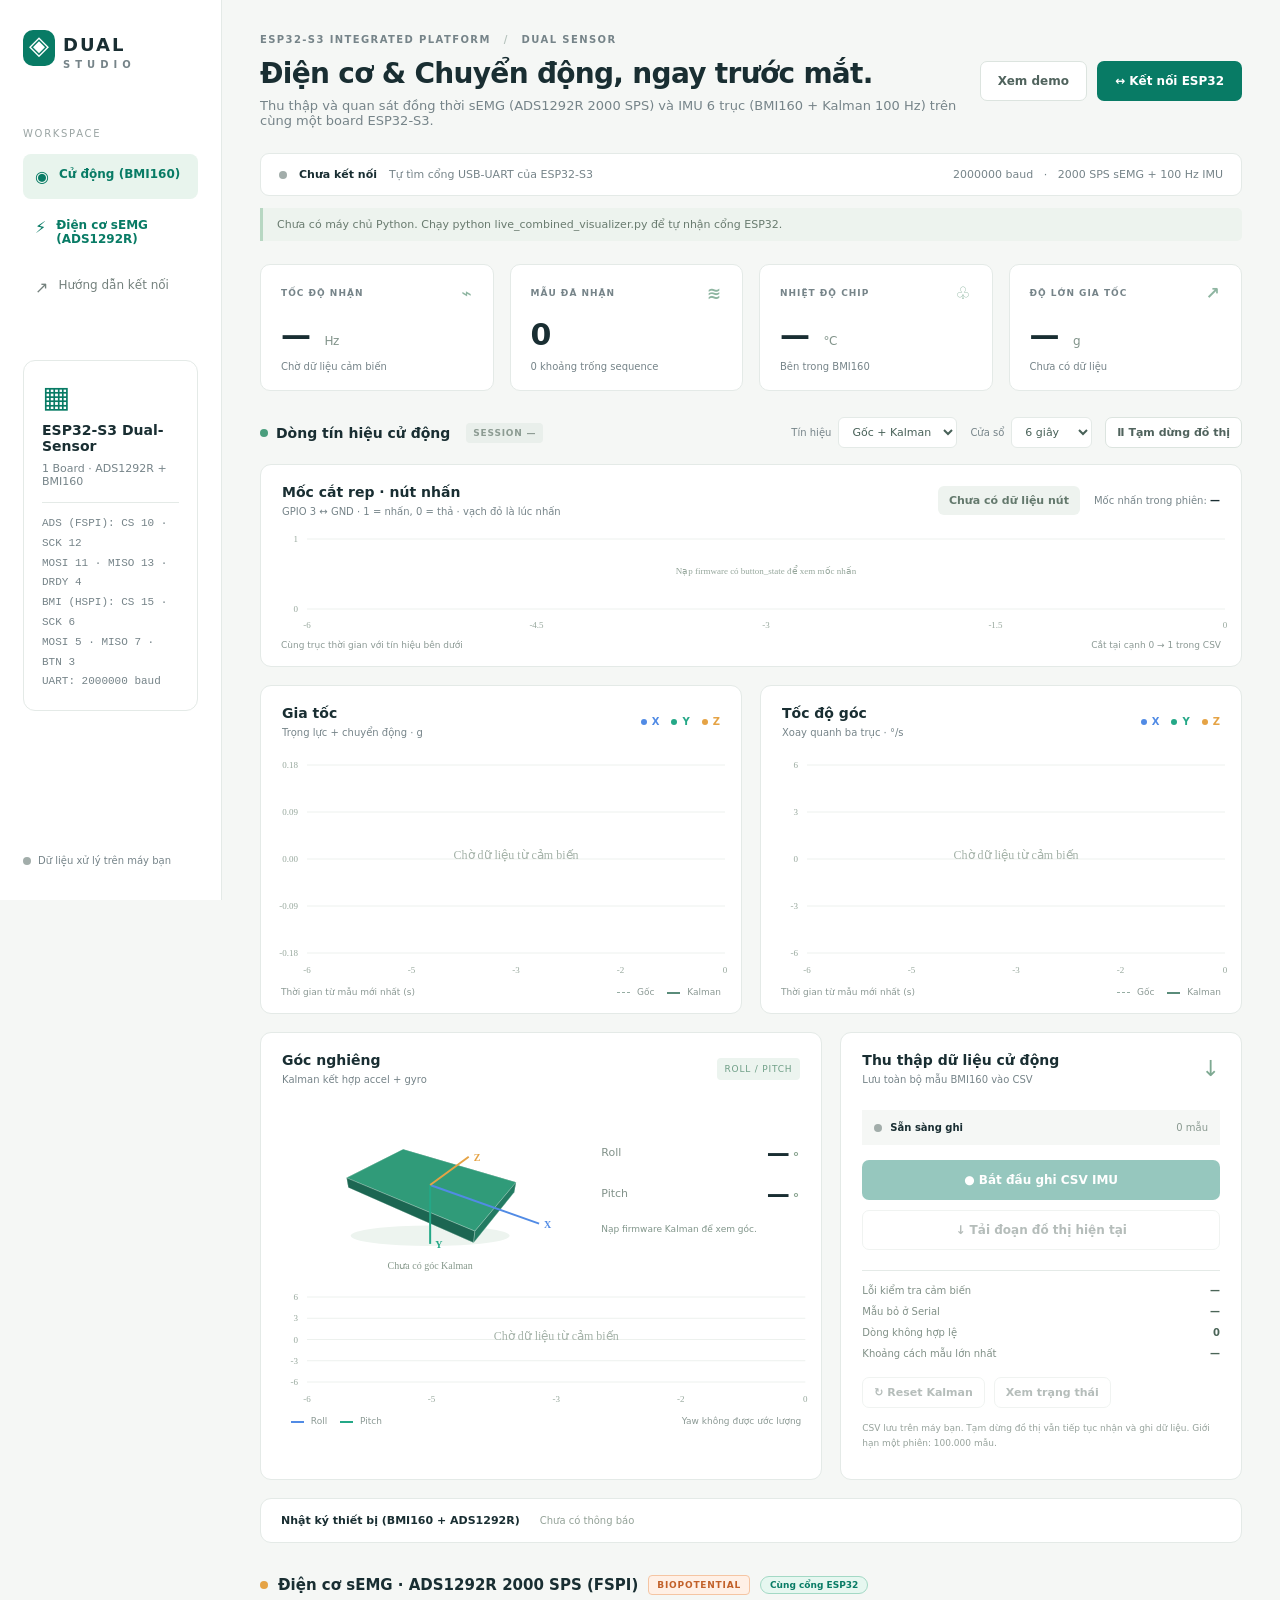
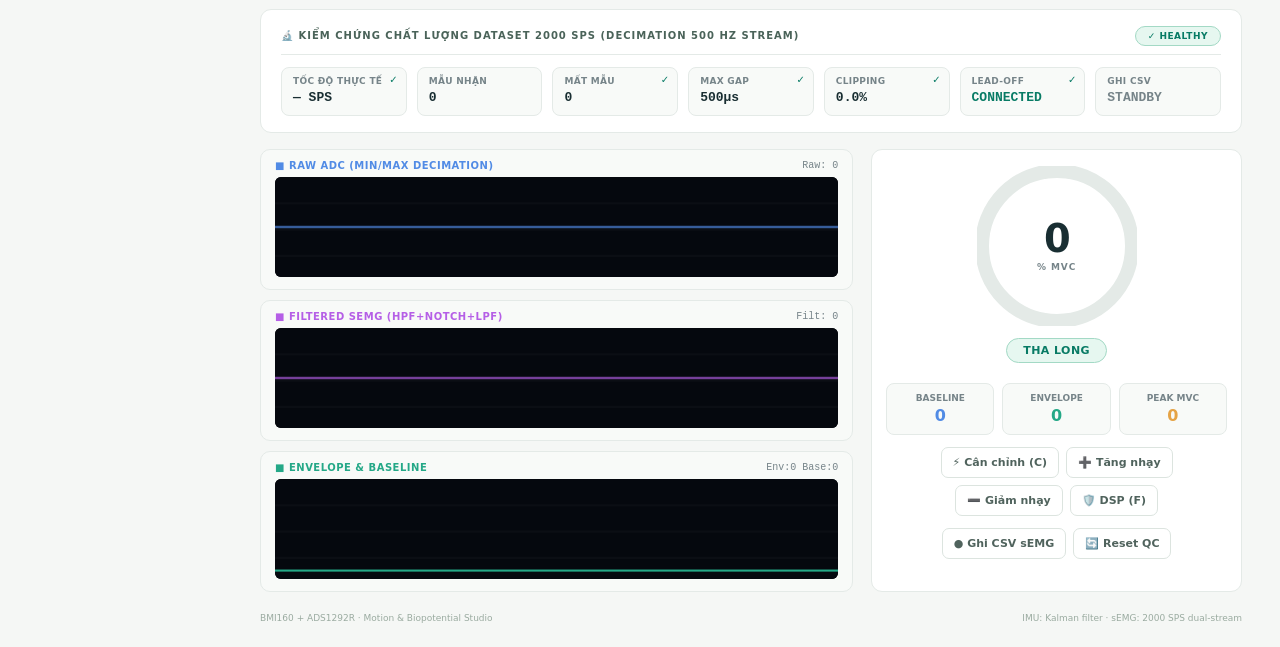
==== commit cd893fbe: "fix: ensure ads.mjs starts immediately without waiting for late DOMContentLoaded, add quick jump nav" ====
--- a/web/index.html
+++ b/web/index.html
@@ -2,20 +2,20 @@
 <html lang="vi">
 <head><meta charset="utf-8"><meta name="viewport" content="width=device-width,initial-scale=1"><title>ESP32 Dual-Sensor Studio · sEMG + BMI160</title><link rel="icon" href="data:,"><link rel="stylesheet" href="style.css"></head>
 <body>
-<aside><a class="brand" href="#"><span class="brand-icon">◈</span> DUAL<span class="brand-sub">STUDIO</span></a><div class="aside-label">WORKSPACE</div><div class="nav active"><span>◉</span> Theo dõi trực tiếp</div><a class="nav" href="guide.html"><span>↗</span> Hướng dẫn kết nối</a><div class="device-card"><span class="device-icon">▦</span><strong>ESP32-S3 Dual-Sensor</strong><span>1 Board · ADS1292R + BMI160</span><div class="pins">ADS (FSPI): CS 10 · SCK 12<br>MOSI 11 · MISO 13 · DRDY 4<br>BMI (HSPI): CS 15 · SCK 6<br>MOSI 5 · MISO 7 · BTN 3<br>UART: 2000000 baud</div></div><div class="aside-footer"><span class="dot"></span> Dữ liệu xử lý trên máy bạn</div></aside>
+<aside><a class="brand" href="#"><span class="brand-icon">◈</span> DUAL<span class="brand-sub">STUDIO</span></a><div class="aside-label">WORKSPACE</div><a class="nav active" href="#imu-workspace"><span>◉</span> Cử động (BMI160)</a><a class="nav" href="#ads-workspace" style="color:#087b65;font-weight:600;"><span>⚡</span> Điện cơ sEMG (ADS1292R)</a><a class="nav" href="guide.html"><span>↗</span> Hướng dẫn kết nối</a><div class="device-card"><span class="device-icon">▦</span><strong>ESP32-S3 Dual-Sensor</strong><span>1 Board · ADS1292R + BMI160</span><div class="pins">ADS (FSPI): CS 10 · SCK 12<br>MOSI 11 · MISO 13 · DRDY 4<br>BMI (HSPI): CS 15 · SCK 6<br>MOSI 5 · MISO 7 · BTN 3<br>UART: 2000000 baud</div></div><div class="aside-footer"><span class="dot"></span> Dữ liệu xử lý trên máy bạn</div></aside>
 <main>
 <header><div><div class="eyebrow">ESP32-S3 INTEGRATED PLATFORM <span>/</span> DUAL SENSOR</div><h1>Điện cơ &amp; Chuyển động, ngay trước mắt.</h1><p>Thu thập và quan sát đồng thời sEMG (ADS1292R 2000 SPS) và IMU 6 trục (BMI160 + Kalman 100 Hz) trên cùng một board ESP32-S3.</p></div><div class="header-actions"><button id="demo" class="button light">Xem demo</button><button id="connect" class="button primary">↔ Kết nối ESP32</button></div></header>
 <div class="connection-bar"><div class="connection-left"><span id="status-dot" class="dot"></span><strong id="status">Chưa kết nối</strong><span id="source">Tự tìm cổng USB-UART của ESP32-S3</span></div><label id="port-controls" class="port-controls" hidden>Cổng USB <select id="serial-port" aria-label="Cổng USB-UART"><option value="">Tự nhận cổng ESP32</option></select></label><span class="baud">2000000 baud <span>·</span> 2000 SPS sEMG + 100 Hz IMU</span></div>
 <div id="notice" class="notice" role="status">Đóng Serial Monitor. Python tự nhận cổng ESP32 và truyền đồng thời dữ liệu sEMG và cử động lên giao diện.</div>
 <section class="metrics"><article class="metric"><div>TỐC ĐỘ NHẬN <span class="small-icon">⌁</span></div><strong id="sps">— <small>Hz</small></strong><p id="rate-caption">Chờ dữ liệu cảm biến</p></article><article class="metric"><div>MẪU ĐÃ NHẬN <span class="small-icon">≋</span></div><strong id="sample-count">0</strong><p><span id="lost-count">0</span> khoảng trống sequence</p></article><article class="metric"><div>NHIỆT ĐỘ CHIP <span class="small-icon">♧</span></div><strong id="temp">— <small>°C</small></strong><p>Bên trong BMI160</p></article><article class="metric"><div>ĐỘ LỚN GIA TỐC <span class="small-icon">↗</span></div><strong id="norm">— <small>g</small></strong><p id="gravity-caption">Chưa có dữ liệu</p></article></section>
-<div class="workspace-toolbar"><div class="section-title"><span class="live-icon"></span> Dòng tín hiệu cử động <span id="session-label">SESSION —</span></div><div class="controls"><label>Tín hiệu <select id="display"><option value="both">Gốc + Kalman</option><option value="kalman">Kalman</option><option value="raw">Gốc</option></select></label><label>Cửa sổ <select id="window"><option value="6">6 giây</option><option value="12">12 giây</option><option value="20">20 giây</option></select></label><button id="pause" class="button light small">Ⅱ Tạm dừng đồ thị</button></div></div>
+<div class="workspace-toolbar" id="imu-workspace"><div class="section-title"><span class="live-icon"></span> Dòng tín hiệu cử động <span id="session-label">SESSION —</span></div><div class="controls"><label>Tín hiệu <select id="display"><option value="both">Gốc + Kalman</option><option value="kalman">Kalman</option><option value="raw">Gốc</option></select></label><label>Cửa sổ <select id="window"><option value="6">6 giây</option><option value="12">12 giây</option><option value="20">20 giây</option></select></label><button id="pause" class="button light small">Ⅱ Tạm dừng đồ thị</button></div></div>
 <article class="panel button-panel"><div class="panel-heading"><div><h2>Mốc cắt rep · nút nhấn</h2><p>GPIO 3 ↔ GND · 1 = nhấn, 0 = thả · vạch đỏ là lúc nhấn</p></div><div class="button-summary"><strong id="button-state" class="button-badge" role="status">Chưa có dữ liệu nút</strong><span>Mốc nhấn trong phiên: <b id="button-count">—</b></span></div></div><canvas id="button-chart" aria-label="Trạng thái nút nhấn theo thời gian: 0 thả, 1 nhấn"></canvas><div class="chart-footer"><span>Cùng trục thời gian với tín hiệu bên dưới</span><span>Cắt tại cạnh 0 → 1 trong CSV</span></div></article>
 <section class="charts"><article class="panel chart-panel"><div class="panel-heading"><div><h2>Gia tốc</h2><p>Trọng lực + chuyển động · g</p></div><div class="legend"><span class="x">X</span><span class="y">Y</span><span class="z">Z</span></div></div><canvas id="accel-chart" aria-label="Đồ thị gia tốc X Y Z"></canvas><div class="chart-footer"><span>Thời gian từ mẫu mới nhất (s)</span><span><i class="line-key raw"></i> Gốc <i class="line-key"></i> Kalman</span></div></article><article class="panel chart-panel"><div class="panel-heading"><div><h2>Tốc độ góc</h2><p>Xoay quanh ba trục · °/s</p></div><div class="legend"><span class="x">X</span><span class="y">Y</span><span class="z">Z</span></div></div><canvas id="gyro-chart" aria-label="Đồ thị tốc độ góc X Y Z"></canvas><div class="chart-footer"><span>Thời gian từ mẫu mới nhất (s)</span><span><i class="line-key raw"></i> Gốc <i class="line-key"></i> Kalman</span></div></article></section>
 <section class="bottom-grid"><article class="panel attitude-panel"><div class="panel-heading"><div><h2>Góc nghiêng</h2><p>Kalman kết hợp accel + gyro</p></div><span class="tag">ROLL / PITCH</span></div><div class="attitude-body"><canvas id="attitude" aria-label="Mô hình minh họa góc roll pitch của cảm biến"></canvas><div class="angle-values"><div><span>Roll</span><strong id="roll">—<small>°</small></strong></div><div><span>Pitch</span><strong id="pitch">—<small>°</small></strong></div><p id="tilt-note">Nạp firmware Kalman để xem góc.</p></div></div><canvas id="tilt-chart" aria-label="Đồ thị góc roll và pitch"></canvas><div class="chart-footer"><span><i class="line-key x-key"></i> Roll <i class="line-key y-key"></i> Pitch</span><span>Yaw không được ước lượng</span></div></article><article class="panel capture-panel"><div class="panel-heading"><div><h2>Thu thập dữ liệu cử động</h2><p>Lưu toàn bộ mẫu BMI160 vào CSV</p></div><span class="capture-icon">↓</span></div><div class="record-state"><span id="record-dot" class="dot"></span><strong id="record-status">Sẵn sàng ghi</strong><span id="record-count">0 mẫu</span></div><button id="record" class="button primary wide" disabled>● Bắt đầu ghi CSV IMU</button><button id="export" class="button light wide" disabled>↓ Tải đoạn đồ thị hiện tại</button><div class="separator"></div><div class="health-row"><span>Lỗi kiểm tra cảm biến</span><strong id="io-errors">—</strong></div><div class="health-row"><span>Mẫu bỏ ở Serial</span><strong id="serial-drops">—</strong></div><div class="health-row"><span>Dòng không hợp lệ</span><strong id="invalid">0</strong></div><div class="health-row"><span>Khoảng cách mẫu lớn nhất</span><strong id="max-gap">—</strong></div><div class="command-row"><button id="reset-filter" class="button light small" disabled>↻ Reset Kalman</button><button id="device-status" class="button light small" disabled>Xem trạng thái</button></div><p class="fine-print">CSV lưu trên máy bạn. Tạm dừng đồ thị vẫn tiếp tục nhận và ghi dữ liệu. Giới hạn một phiên: 100.000 mẫu.</p></article></section>
 <details class="panel log-panel"><summary>Nhật ký thiết bị (BMI160 + ADS1292R) <span id="last-log">Chưa có thông báo</span></summary><pre id="logs" aria-live="polite"></pre></details>
 
 <!-- ===== ADS sEMG SECTION ===== -->
-<div class="ads-section-title">
+<div class="ads-section-title" id="ads-workspace">
   <span class="ads-dot" id="ads-live-dot"></span>
   <span>Điện cơ sEMG · ADS1292R 2000 SPS (FSPI)</span>
   <span class="ads-badge">BIOPOTENTIAL</span>
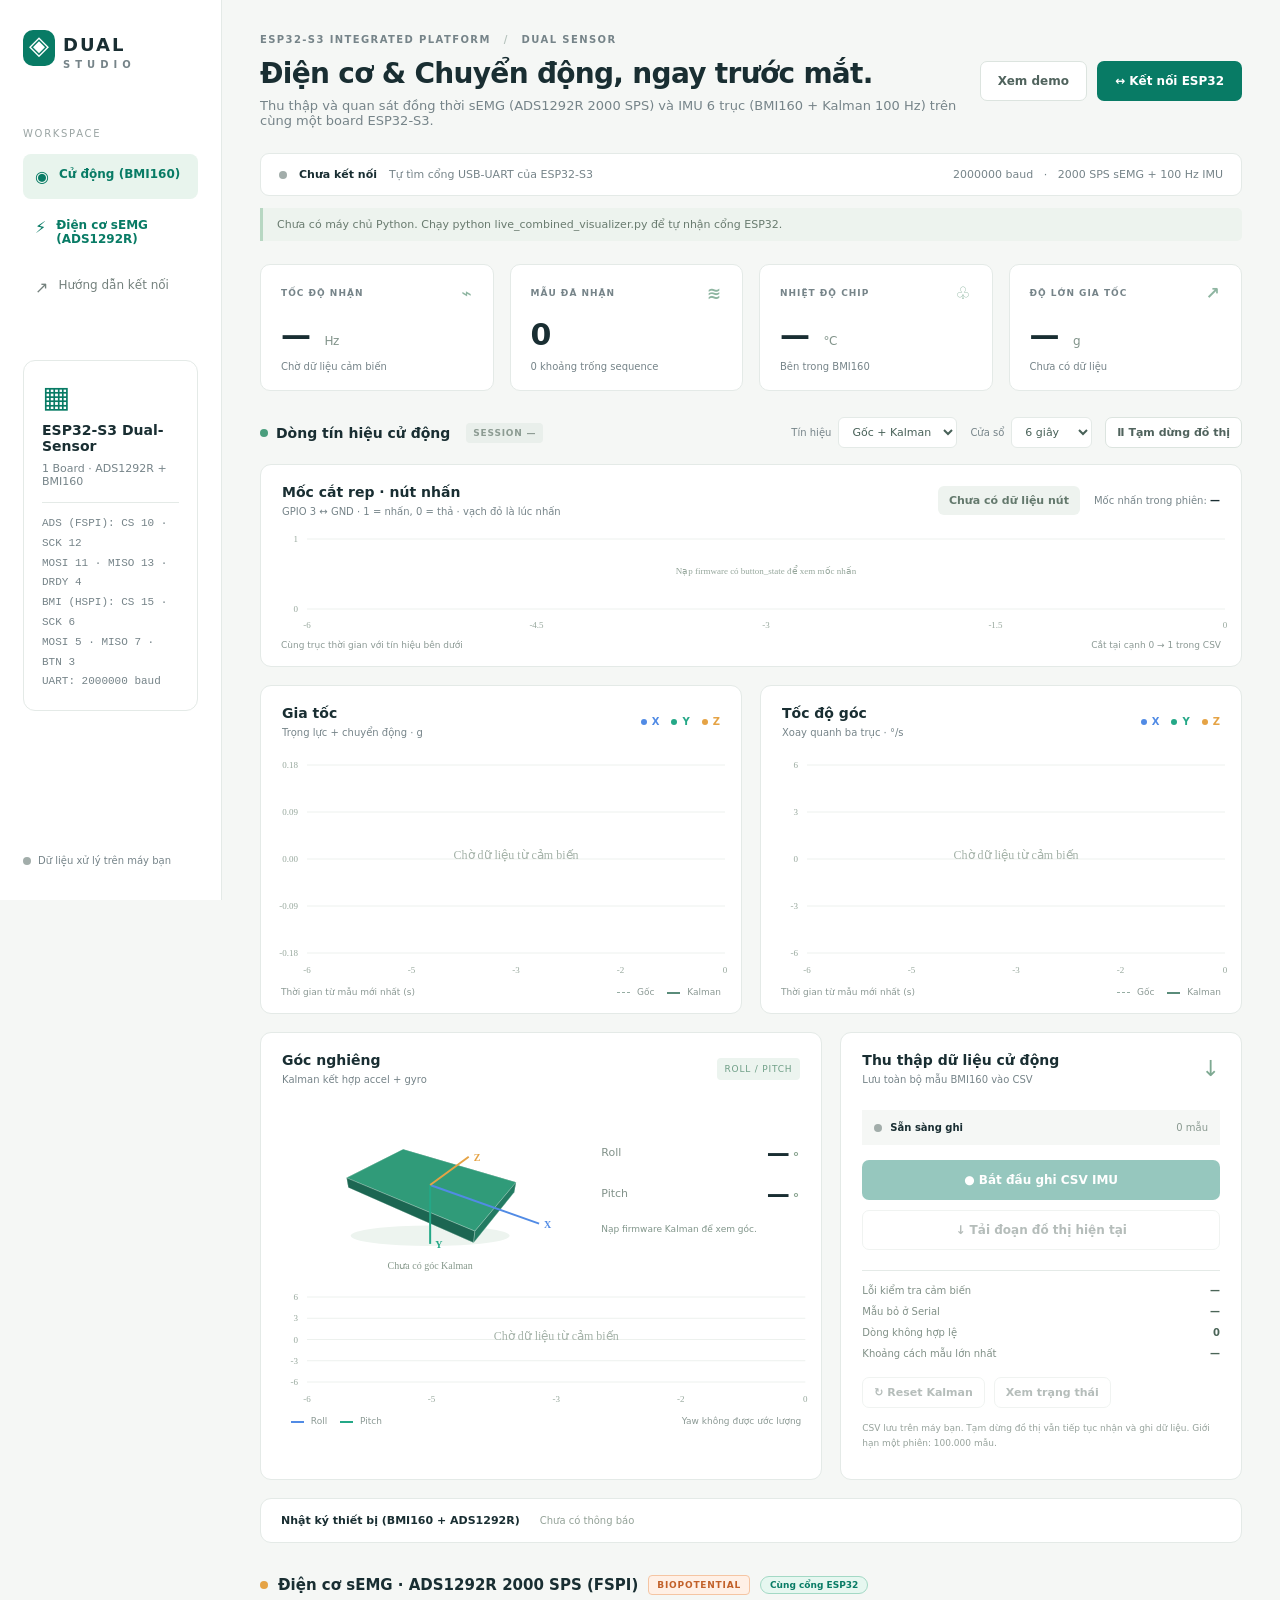
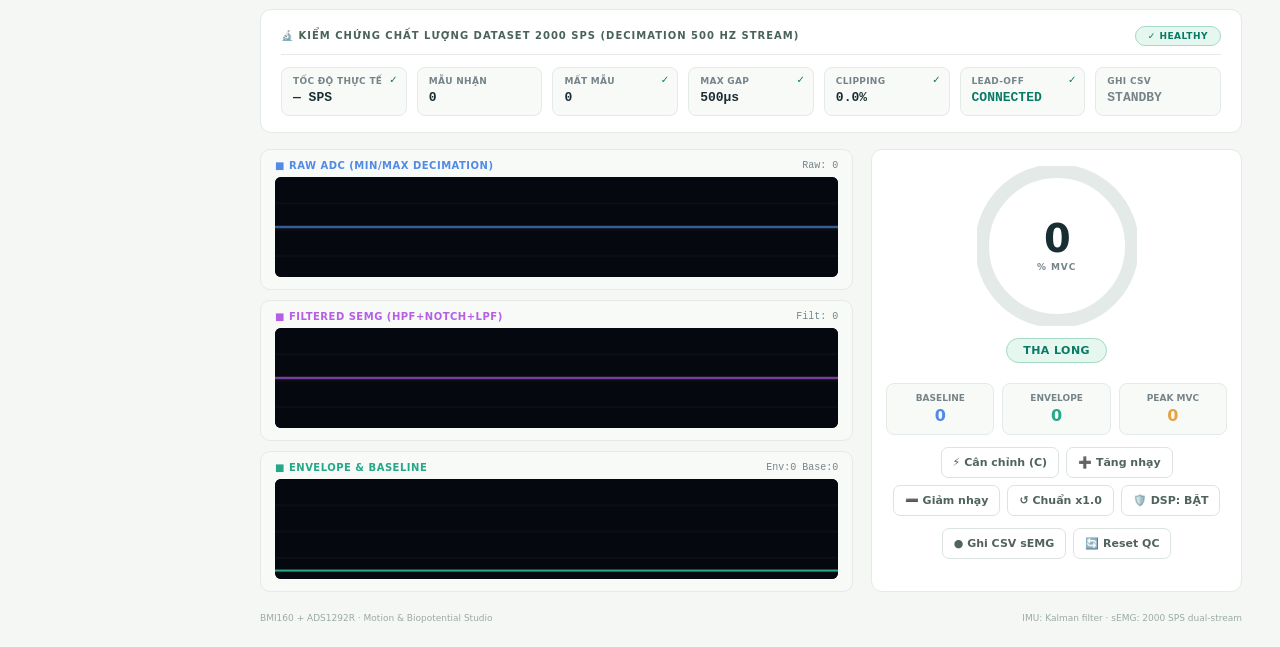
==== commit fd0b53e6: "fix(semg): fix muscle contraction detection, gated baseline and telemetry flow" ====
--- a/web/index.html
+++ b/web/index.html
@@ -88,7 +88,8 @@
       <button class="button light small" onclick="sendAdsCmd('c')">⚡ Cân chỉnh (C)</button>
       <button class="button light small" onclick="sendAdsCmd('+')">➕ Tăng nhạy</button>
       <button class="button light small" onclick="sendAdsCmd('-')">➖ Giảm nhạy</button>
-      <button class="button light small" onclick="sendAdsCmd('f')">🛡️ DSP (F)</button>
+      <button class="button light small" onclick="sendAdsCmd('0')">↺ Chuẩn x1.0</button>
+      <button class="button light small" id="ads-btn-dsp" onclick="sendAdsCmd('f')">🛡️ DSP: BẬT</button>
     </div>
     <div class="ads-ctrl-row">
       <button class="button light small" id="ads-btn-record" onclick="adsRecordToggle()">● Ghi CSV sEMG</button>
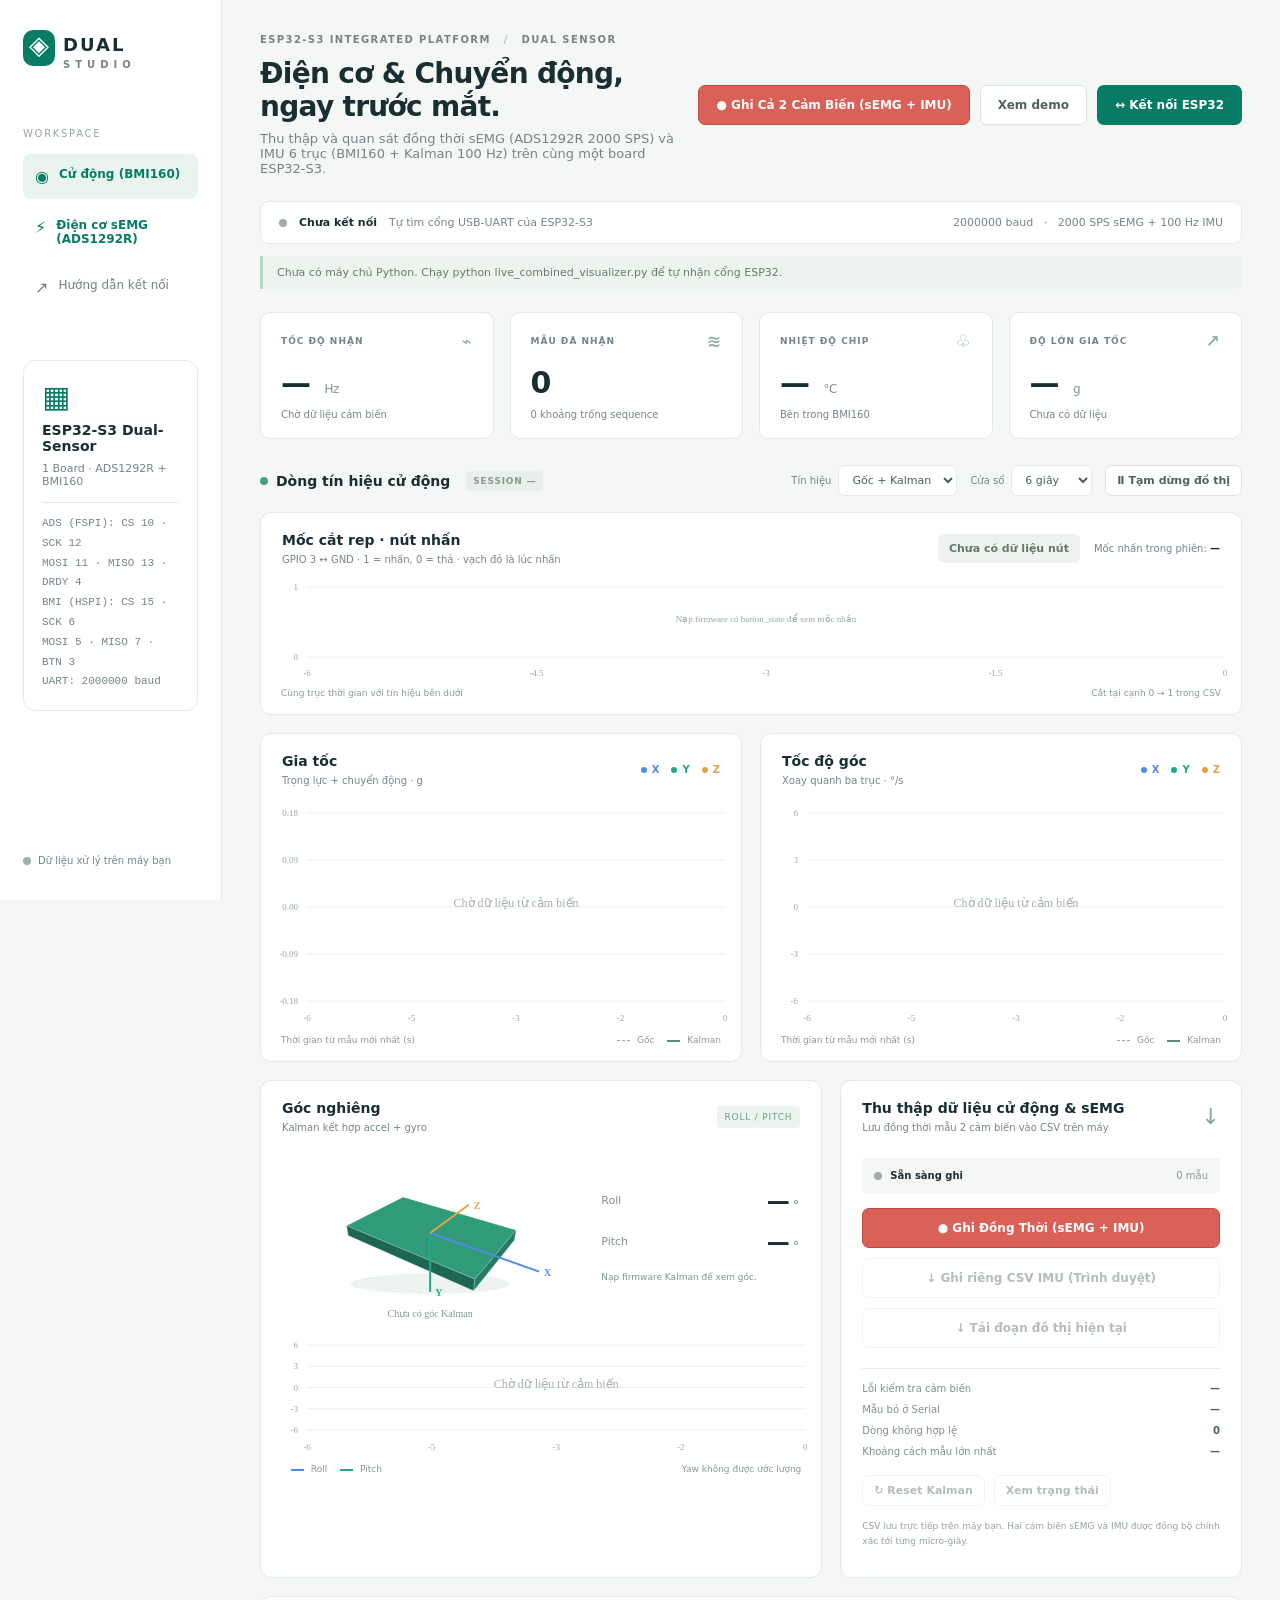
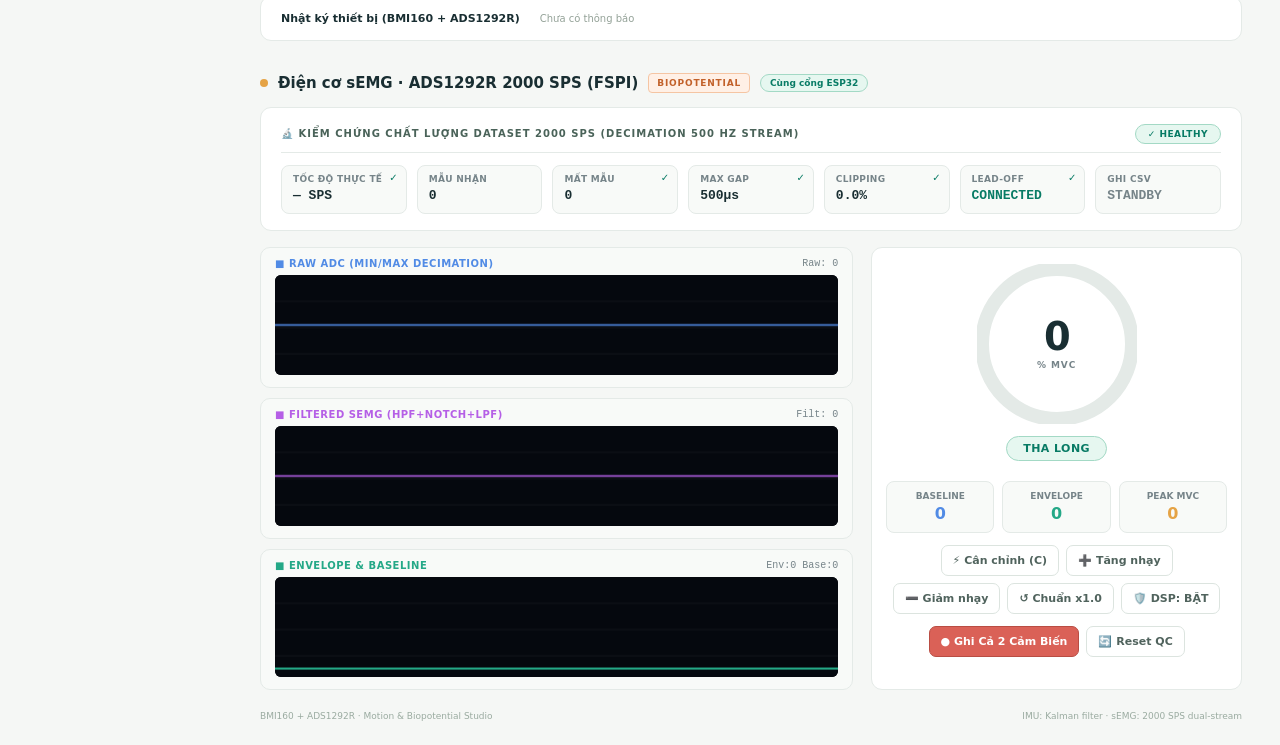
==== commit 68a271ac: "feat(recorder): add synchronized dual-sensor recording for sEMG and IMU" ====
--- a/web/index.html
+++ b/web/index.html
@@ -4,14 +4,14 @@
 <body>
 <aside><a class="brand" href="#"><span class="brand-icon">◈</span> DUAL<span class="brand-sub">STUDIO</span></a><div class="aside-label">WORKSPACE</div><a class="nav active" href="#imu-workspace"><span>◉</span> Cử động (BMI160)</a><a class="nav" href="#ads-workspace" style="color:#087b65;font-weight:600;"><span>⚡</span> Điện cơ sEMG (ADS1292R)</a><a class="nav" href="guide.html"><span>↗</span> Hướng dẫn kết nối</a><div class="device-card"><span class="device-icon">▦</span><strong>ESP32-S3 Dual-Sensor</strong><span>1 Board · ADS1292R + BMI160</span><div class="pins">ADS (FSPI): CS 10 · SCK 12<br>MOSI 11 · MISO 13 · DRDY 4<br>BMI (HSPI): CS 15 · SCK 6<br>MOSI 5 · MISO 7 · BTN 3<br>UART: 2000000 baud</div></div><div class="aside-footer"><span class="dot"></span> Dữ liệu xử lý trên máy bạn</div></aside>
 <main>
-<header><div><div class="eyebrow">ESP32-S3 INTEGRATED PLATFORM <span>/</span> DUAL SENSOR</div><h1>Điện cơ &amp; Chuyển động, ngay trước mắt.</h1><p>Thu thập và quan sát đồng thời sEMG (ADS1292R 2000 SPS) và IMU 6 trục (BMI160 + Kalman 100 Hz) trên cùng một board ESP32-S3.</p></div><div class="header-actions"><button id="demo" class="button light">Xem demo</button><button id="connect" class="button primary">↔ Kết nối ESP32</button></div></header>
+<header><div><div class="eyebrow">ESP32-S3 INTEGRATED PLATFORM <span>/</span> DUAL SENSOR</div><h1>Điện cơ &amp; Chuyển động, ngay trước mắt.</h1><p>Thu thập và quan sát đồng thời sEMG (ADS1292R 2000 SPS) và IMU 6 trục (BMI160 + Kalman 100 Hz) trên cùng một board ESP32-S3.</p></div><div class="header-actions"><button id="btn-dual-record" class="button btn-dual-record" onclick="dualRecordToggle()">● Ghi Cả 2 Cảm Biến (sEMG + IMU)</button><button id="demo" class="button light">Xem demo</button><button id="connect" class="button primary">↔ Kết nối ESP32</button></div></header>
 <div class="connection-bar"><div class="connection-left"><span id="status-dot" class="dot"></span><strong id="status">Chưa kết nối</strong><span id="source">Tự tìm cổng USB-UART của ESP32-S3</span></div><label id="port-controls" class="port-controls" hidden>Cổng USB <select id="serial-port" aria-label="Cổng USB-UART"><option value="">Tự nhận cổng ESP32</option></select></label><span class="baud">2000000 baud <span>·</span> 2000 SPS sEMG + 100 Hz IMU</span></div>
 <div id="notice" class="notice" role="status">Đóng Serial Monitor. Python tự nhận cổng ESP32 và truyền đồng thời dữ liệu sEMG và cử động lên giao diện.</div>
 <section class="metrics"><article class="metric"><div>TỐC ĐỘ NHẬN <span class="small-icon">⌁</span></div><strong id="sps">— <small>Hz</small></strong><p id="rate-caption">Chờ dữ liệu cảm biến</p></article><article class="metric"><div>MẪU ĐÃ NHẬN <span class="small-icon">≋</span></div><strong id="sample-count">0</strong><p><span id="lost-count">0</span> khoảng trống sequence</p></article><article class="metric"><div>NHIỆT ĐỘ CHIP <span class="small-icon">♧</span></div><strong id="temp">— <small>°C</small></strong><p>Bên trong BMI160</p></article><article class="metric"><div>ĐỘ LỚN GIA TỐC <span class="small-icon">↗</span></div><strong id="norm">— <small>g</small></strong><p id="gravity-caption">Chưa có dữ liệu</p></article></section>
 <div class="workspace-toolbar" id="imu-workspace"><div class="section-title"><span class="live-icon"></span> Dòng tín hiệu cử động <span id="session-label">SESSION —</span></div><div class="controls"><label>Tín hiệu <select id="display"><option value="both">Gốc + Kalman</option><option value="kalman">Kalman</option><option value="raw">Gốc</option></select></label><label>Cửa sổ <select id="window"><option value="6">6 giây</option><option value="12">12 giây</option><option value="20">20 giây</option></select></label><button id="pause" class="button light small">Ⅱ Tạm dừng đồ thị</button></div></div>
 <article class="panel button-panel"><div class="panel-heading"><div><h2>Mốc cắt rep · nút nhấn</h2><p>GPIO 3 ↔ GND · 1 = nhấn, 0 = thả · vạch đỏ là lúc nhấn</p></div><div class="button-summary"><strong id="button-state" class="button-badge" role="status">Chưa có dữ liệu nút</strong><span>Mốc nhấn trong phiên: <b id="button-count">—</b></span></div></div><canvas id="button-chart" aria-label="Trạng thái nút nhấn theo thời gian: 0 thả, 1 nhấn"></canvas><div class="chart-footer"><span>Cùng trục thời gian với tín hiệu bên dưới</span><span>Cắt tại cạnh 0 → 1 trong CSV</span></div></article>
 <section class="charts"><article class="panel chart-panel"><div class="panel-heading"><div><h2>Gia tốc</h2><p>Trọng lực + chuyển động · g</p></div><div class="legend"><span class="x">X</span><span class="y">Y</span><span class="z">Z</span></div></div><canvas id="accel-chart" aria-label="Đồ thị gia tốc X Y Z"></canvas><div class="chart-footer"><span>Thời gian từ mẫu mới nhất (s)</span><span><i class="line-key raw"></i> Gốc <i class="line-key"></i> Kalman</span></div></article><article class="panel chart-panel"><div class="panel-heading"><div><h2>Tốc độ góc</h2><p>Xoay quanh ba trục · °/s</p></div><div class="legend"><span class="x">X</span><span class="y">Y</span><span class="z">Z</span></div></div><canvas id="gyro-chart" aria-label="Đồ thị tốc độ góc X Y Z"></canvas><div class="chart-footer"><span>Thời gian từ mẫu mới nhất (s)</span><span><i class="line-key raw"></i> Gốc <i class="line-key"></i> Kalman</span></div></article></section>
-<section class="bottom-grid"><article class="panel attitude-panel"><div class="panel-heading"><div><h2>Góc nghiêng</h2><p>Kalman kết hợp accel + gyro</p></div><span class="tag">ROLL / PITCH</span></div><div class="attitude-body"><canvas id="attitude" aria-label="Mô hình minh họa góc roll pitch của cảm biến"></canvas><div class="angle-values"><div><span>Roll</span><strong id="roll">—<small>°</small></strong></div><div><span>Pitch</span><strong id="pitch">—<small>°</small></strong></div><p id="tilt-note">Nạp firmware Kalman để xem góc.</p></div></div><canvas id="tilt-chart" aria-label="Đồ thị góc roll và pitch"></canvas><div class="chart-footer"><span><i class="line-key x-key"></i> Roll <i class="line-key y-key"></i> Pitch</span><span>Yaw không được ước lượng</span></div></article><article class="panel capture-panel"><div class="panel-heading"><div><h2>Thu thập dữ liệu cử động</h2><p>Lưu toàn bộ mẫu BMI160 vào CSV</p></div><span class="capture-icon">↓</span></div><div class="record-state"><span id="record-dot" class="dot"></span><strong id="record-status">Sẵn sàng ghi</strong><span id="record-count">0 mẫu</span></div><button id="record" class="button primary wide" disabled>● Bắt đầu ghi CSV IMU</button><button id="export" class="button light wide" disabled>↓ Tải đoạn đồ thị hiện tại</button><div class="separator"></div><div class="health-row"><span>Lỗi kiểm tra cảm biến</span><strong id="io-errors">—</strong></div><div class="health-row"><span>Mẫu bỏ ở Serial</span><strong id="serial-drops">—</strong></div><div class="health-row"><span>Dòng không hợp lệ</span><strong id="invalid">0</strong></div><div class="health-row"><span>Khoảng cách mẫu lớn nhất</span><strong id="max-gap">—</strong></div><div class="command-row"><button id="reset-filter" class="button light small" disabled>↻ Reset Kalman</button><button id="device-status" class="button light small" disabled>Xem trạng thái</button></div><p class="fine-print">CSV lưu trên máy bạn. Tạm dừng đồ thị vẫn tiếp tục nhận và ghi dữ liệu. Giới hạn một phiên: 100.000 mẫu.</p></article></section>
+<section class="bottom-grid"><article class="panel attitude-panel"><div class="panel-heading"><div><h2>Góc nghiêng</h2><p>Kalman kết hợp accel + gyro</p></div><span class="tag">ROLL / PITCH</span></div><div class="attitude-body"><canvas id="attitude" aria-label="Mô hình minh họa góc roll pitch của cảm biến"></canvas><div class="angle-values"><div><span>Roll</span><strong id="roll">—<small>°</small></strong></div><div><span>Pitch</span><strong id="pitch">—<small>°</small></strong></div><p id="tilt-note">Nạp firmware Kalman để xem góc.</p></div></div><canvas id="tilt-chart" aria-label="Đồ thị góc roll và pitch"></canvas><div class="chart-footer"><span><i class="line-key x-key"></i> Roll <i class="line-key y-key"></i> Pitch</span><span>Yaw không được ước lượng</span></div></article><article class="panel capture-panel"><div class="panel-heading"><div><h2>Thu thập dữ liệu cử động &amp; sEMG</h2><p>Lưu đồng thời mẫu 2 cảm biến vào CSV trên máy</p></div><span class="capture-icon">↓</span></div><div class="record-state"><span id="record-dot" class="dot"></span><strong id="record-status">Sẵn sàng ghi</strong><span id="record-count">0 mẫu</span></div><button id="btn-imu-dual-record" class="button btn-dual-record wide" onclick="dualRecordToggle()">● Ghi Đồng Thời (sEMG + IMU)</button><button id="record" class="button light wide" disabled>↓ Ghi riêng CSV IMU (Trình duyệt)</button><button id="export" class="button light wide" disabled>↓ Tải đoạn đồ thị hiện tại</button><div class="separator"></div><div class="health-row"><span>Lỗi kiểm tra cảm biến</span><strong id="io-errors">—</strong></div><div class="health-row"><span>Mẫu bỏ ở Serial</span><strong id="serial-drops">—</strong></div><div class="health-row"><span>Dòng không hợp lệ</span><strong id="invalid">0</strong></div><div class="health-row"><span>Khoảng cách mẫu lớn nhất</span><strong id="max-gap">—</strong></div><div class="command-row"><button id="reset-filter" class="button light small" disabled>↻ Reset Kalman</button><button id="device-status" class="button light small" disabled>Xem trạng thái</button></div><p class="fine-print">CSV lưu trực tiếp trên máy bạn. Hai cảm biến sEMG và IMU được đồng bộ chính xác tới từng micro-giây.</p></article></section>
 <details class="panel log-panel"><summary>Nhật ký thiết bị (BMI160 + ADS1292R) <span id="last-log">Chưa có thông báo</span></summary><pre id="logs" aria-live="polite"></pre></details>
 
 <!-- ===== ADS sEMG SECTION ===== -->
@@ -92,7 +92,7 @@
       <button class="button light small" id="ads-btn-dsp" onclick="sendAdsCmd('f')">🛡️ DSP: BẬT</button>
     </div>
     <div class="ads-ctrl-row">
-      <button class="button light small" id="ads-btn-record" onclick="adsRecordToggle()">● Ghi CSV sEMG</button>
+      <button class="button btn-dual-record small" id="ads-btn-record" onclick="dualRecordToggle()">● Ghi Cả 2 Cảm Biến</button>
       <button class="button light small" onclick="fetch('/api/ads/reset',{method:'GET'})">🔄 Reset QC</button>
     </div>
   </div>
--- a/web/style.css
+++ b/web/style.css
@@ -50,3 +50,10 @@
 .ads-port-bar{background:#fff;border:1px solid var(--line);border-radius:9px;padding:10px 18px;display:flex;justify-content:space-between;align-items:center;gap:14px;font-size:11px;margin-bottom:14px}
 .ads-port-left{display:flex;align-items:center;gap:10px;color:var(--muted)}
 .ads-port-left select{max-width:260px}
+
+/* ===== Dual Recording Button ===== */
+.btn-dual-record{background:#da6157!important;color:#fff!important;border:1px solid #b94d43!important;font-weight:700!important;transition:all .15s}
+.btn-dual-record:hover{filter:brightness(1.08)!important;transform:translateY(-1px)}
+.btn-dual-record.recording{background:#c0392b!important;color:#fff!important;animation:dual-record-pulse 1.2s infinite!important}
+@keyframes dual-record-pulse{0%,100%{box-shadow:0 0 0 0 rgba(218,97,87,.7)}50%{box-shadow:0 0 0 8px rgba(218,97,87,0)}}
+
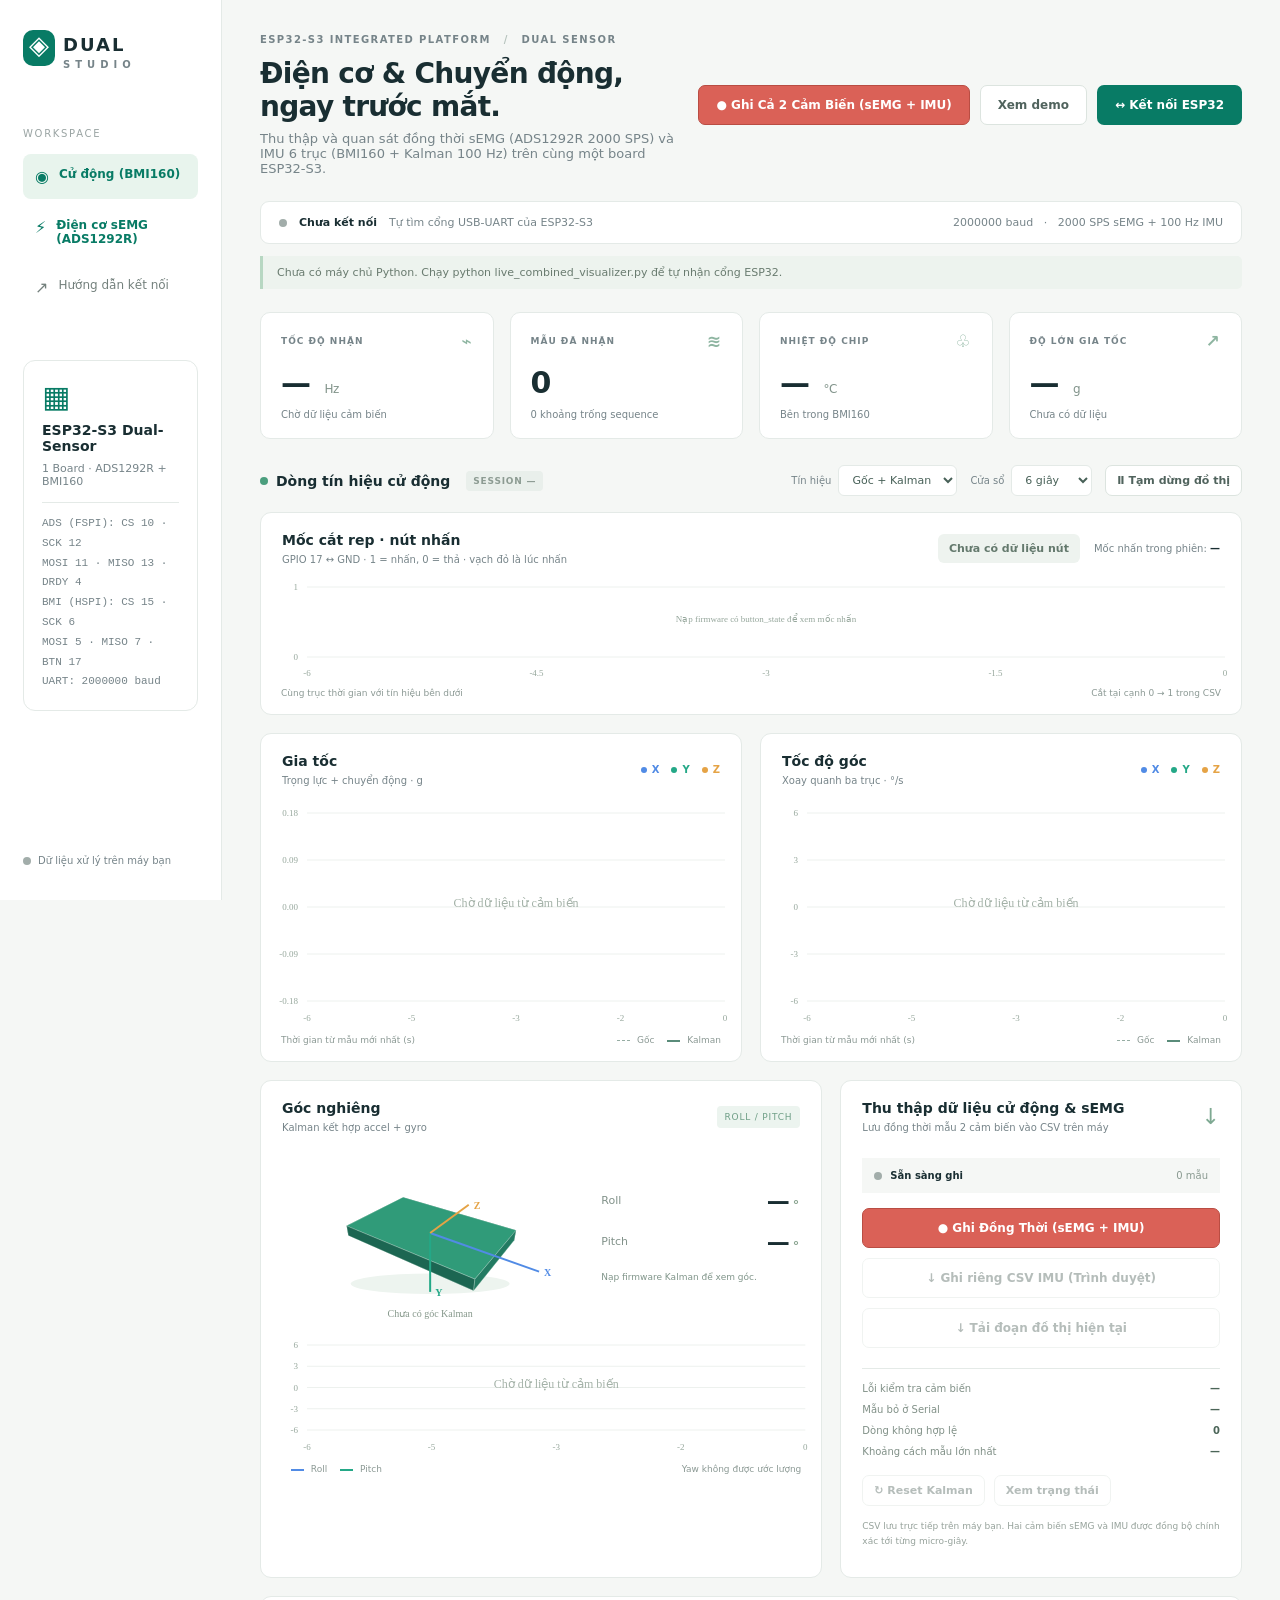
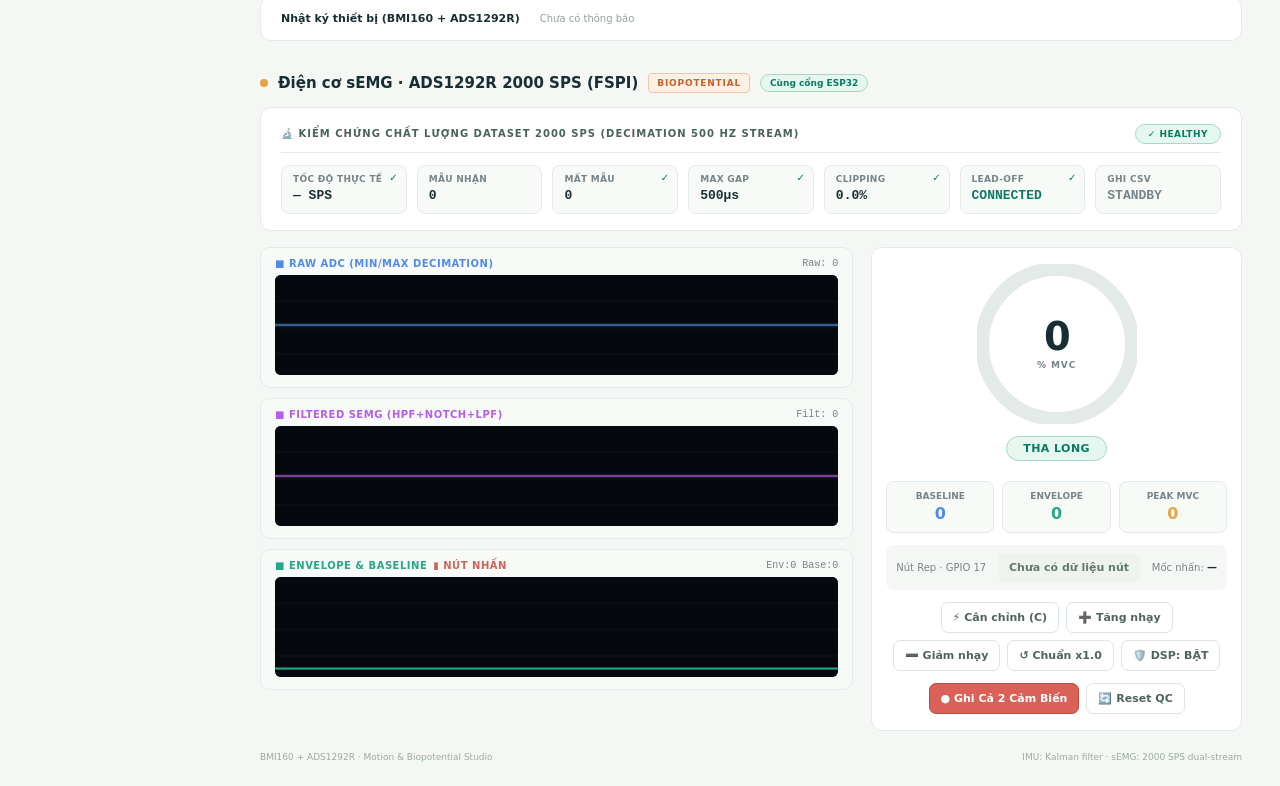
==== commit 3296c632: "add button" ====
--- a/web/index.html
+++ b/web/index.html
@@ -2,14 +2,14 @@
 <html lang="vi">
 <head><meta charset="utf-8"><meta name="viewport" content="width=device-width,initial-scale=1"><title>ESP32 Dual-Sensor Studio · sEMG + BMI160</title><link rel="icon" href="data:,"><link rel="stylesheet" href="style.css"></head>
 <body>
-<aside><a class="brand" href="#"><span class="brand-icon">◈</span> DUAL<span class="brand-sub">STUDIO</span></a><div class="aside-label">WORKSPACE</div><a class="nav active" href="#imu-workspace"><span>◉</span> Cử động (BMI160)</a><a class="nav" href="#ads-workspace" style="color:#087b65;font-weight:600;"><span>⚡</span> Điện cơ sEMG (ADS1292R)</a><a class="nav" href="guide.html"><span>↗</span> Hướng dẫn kết nối</a><div class="device-card"><span class="device-icon">▦</span><strong>ESP32-S3 Dual-Sensor</strong><span>1 Board · ADS1292R + BMI160</span><div class="pins">ADS (FSPI): CS 10 · SCK 12<br>MOSI 11 · MISO 13 · DRDY 4<br>BMI (HSPI): CS 15 · SCK 6<br>MOSI 5 · MISO 7 · BTN 3<br>UART: 2000000 baud</div></div><div class="aside-footer"><span class="dot"></span> Dữ liệu xử lý trên máy bạn</div></aside>
+<aside><a class="brand" href="#"><span class="brand-icon">◈</span> DUAL<span class="brand-sub">STUDIO</span></a><div class="aside-label">WORKSPACE</div><a class="nav active" href="#imu-workspace"><span>◉</span> Cử động (BMI160)</a><a class="nav" href="#ads-workspace" style="color:#087b65;font-weight:600;"><span>⚡</span> Điện cơ sEMG (ADS1292R)</a><a class="nav" href="guide.html"><span>↗</span> Hướng dẫn kết nối</a><div class="device-card"><span class="device-icon">▦</span><strong>ESP32-S3 Dual-Sensor</strong><span>1 Board · ADS1292R + BMI160</span><div class="pins">ADS (FSPI): CS 10 · SCK 12<br>MOSI 11 · MISO 13 · DRDY 4<br>BMI (HSPI): CS 15 · SCK 6<br>MOSI 5 · MISO 7 · BTN 17<br>UART: 2000000 baud</div></div><div class="aside-footer"><span class="dot"></span> Dữ liệu xử lý trên máy bạn</div></aside>
 <main>
 <header><div><div class="eyebrow">ESP32-S3 INTEGRATED PLATFORM <span>/</span> DUAL SENSOR</div><h1>Điện cơ &amp; Chuyển động, ngay trước mắt.</h1><p>Thu thập và quan sát đồng thời sEMG (ADS1292R 2000 SPS) và IMU 6 trục (BMI160 + Kalman 100 Hz) trên cùng một board ESP32-S3.</p></div><div class="header-actions"><button id="btn-dual-record" class="button btn-dual-record" onclick="dualRecordToggle()">● Ghi Cả 2 Cảm Biến (sEMG + IMU)</button><button id="demo" class="button light">Xem demo</button><button id="connect" class="button primary">↔ Kết nối ESP32</button></div></header>
 <div class="connection-bar"><div class="connection-left"><span id="status-dot" class="dot"></span><strong id="status">Chưa kết nối</strong><span id="source">Tự tìm cổng USB-UART của ESP32-S3</span></div><label id="port-controls" class="port-controls" hidden>Cổng USB <select id="serial-port" aria-label="Cổng USB-UART"><option value="">Tự nhận cổng ESP32</option></select></label><span class="baud">2000000 baud <span>·</span> 2000 SPS sEMG + 100 Hz IMU</span></div>
 <div id="notice" class="notice" role="status">Đóng Serial Monitor. Python tự nhận cổng ESP32 và truyền đồng thời dữ liệu sEMG và cử động lên giao diện.</div>
 <section class="metrics"><article class="metric"><div>TỐC ĐỘ NHẬN <span class="small-icon">⌁</span></div><strong id="sps">— <small>Hz</small></strong><p id="rate-caption">Chờ dữ liệu cảm biến</p></article><article class="metric"><div>MẪU ĐÃ NHẬN <span class="small-icon">≋</span></div><strong id="sample-count">0</strong><p><span id="lost-count">0</span> khoảng trống sequence</p></article><article class="metric"><div>NHIỆT ĐỘ CHIP <span class="small-icon">♧</span></div><strong id="temp">— <small>°C</small></strong><p>Bên trong BMI160</p></article><article class="metric"><div>ĐỘ LỚN GIA TỐC <span class="small-icon">↗</span></div><strong id="norm">— <small>g</small></strong><p id="gravity-caption">Chưa có dữ liệu</p></article></section>
 <div class="workspace-toolbar" id="imu-workspace"><div class="section-title"><span class="live-icon"></span> Dòng tín hiệu cử động <span id="session-label">SESSION —</span></div><div class="controls"><label>Tín hiệu <select id="display"><option value="both">Gốc + Kalman</option><option value="kalman">Kalman</option><option value="raw">Gốc</option></select></label><label>Cửa sổ <select id="window"><option value="6">6 giây</option><option value="12">12 giây</option><option value="20">20 giây</option></select></label><button id="pause" class="button light small">Ⅱ Tạm dừng đồ thị</button></div></div>
-<article class="panel button-panel"><div class="panel-heading"><div><h2>Mốc cắt rep · nút nhấn</h2><p>GPIO 3 ↔ GND · 1 = nhấn, 0 = thả · vạch đỏ là lúc nhấn</p></div><div class="button-summary"><strong id="button-state" class="button-badge" role="status">Chưa có dữ liệu nút</strong><span>Mốc nhấn trong phiên: <b id="button-count">—</b></span></div></div><canvas id="button-chart" aria-label="Trạng thái nút nhấn theo thời gian: 0 thả, 1 nhấn"></canvas><div class="chart-footer"><span>Cùng trục thời gian với tín hiệu bên dưới</span><span>Cắt tại cạnh 0 → 1 trong CSV</span></div></article>
+<article class="panel button-panel"><div class="panel-heading"><div><h2>Mốc cắt rep · nút nhấn</h2><p>GPIO 17 ↔ GND · 1 = nhấn, 0 = thả · vạch đỏ là lúc nhấn</p></div><div class="button-summary"><strong id="button-state" class="button-badge" role="status">Chưa có dữ liệu nút</strong><span>Mốc nhấn trong phiên: <b id="button-count">—</b></span></div></div><canvas id="button-chart" aria-label="Trạng thái nút nhấn theo thời gian: 0 thả, 1 nhấn"></canvas><div class="chart-footer"><span>Cùng trục thời gian với tín hiệu bên dưới</span><span>Cắt tại cạnh 0 → 1 trong CSV</span></div></article>
 <section class="charts"><article class="panel chart-panel"><div class="panel-heading"><div><h2>Gia tốc</h2><p>Trọng lực + chuyển động · g</p></div><div class="legend"><span class="x">X</span><span class="y">Y</span><span class="z">Z</span></div></div><canvas id="accel-chart" aria-label="Đồ thị gia tốc X Y Z"></canvas><div class="chart-footer"><span>Thời gian từ mẫu mới nhất (s)</span><span><i class="line-key raw"></i> Gốc <i class="line-key"></i> Kalman</span></div></article><article class="panel chart-panel"><div class="panel-heading"><div><h2>Tốc độ góc</h2><p>Xoay quanh ba trục · °/s</p></div><div class="legend"><span class="x">X</span><span class="y">Y</span><span class="z">Z</span></div></div><canvas id="gyro-chart" aria-label="Đồ thị tốc độ góc X Y Z"></canvas><div class="chart-footer"><span>Thời gian từ mẫu mới nhất (s)</span><span><i class="line-key raw"></i> Gốc <i class="line-key"></i> Kalman</span></div></article></section>
 <section class="bottom-grid"><article class="panel attitude-panel"><div class="panel-heading"><div><h2>Góc nghiêng</h2><p>Kalman kết hợp accel + gyro</p></div><span class="tag">ROLL / PITCH</span></div><div class="attitude-body"><canvas id="attitude" aria-label="Mô hình minh họa góc roll pitch của cảm biến"></canvas><div class="angle-values"><div><span>Roll</span><strong id="roll">—<small>°</small></strong></div><div><span>Pitch</span><strong id="pitch">—<small>°</small></strong></div><p id="tilt-note">Nạp firmware Kalman để xem góc.</p></div></div><canvas id="tilt-chart" aria-label="Đồ thị góc roll và pitch"></canvas><div class="chart-footer"><span><i class="line-key x-key"></i> Roll <i class="line-key y-key"></i> Pitch</span><span>Yaw không được ước lượng</span></div></article><article class="panel capture-panel"><div class="panel-heading"><div><h2>Thu thập dữ liệu cử động &amp; sEMG</h2><p>Lưu đồng thời mẫu 2 cảm biến vào CSV trên máy</p></div><span class="capture-icon">↓</span></div><div class="record-state"><span id="record-dot" class="dot"></span><strong id="record-status">Sẵn sàng ghi</strong><span id="record-count">0 mẫu</span></div><button id="btn-imu-dual-record" class="button btn-dual-record wide" onclick="dualRecordToggle()">● Ghi Đồng Thời (sEMG + IMU)</button><button id="record" class="button light wide" disabled>↓ Ghi riêng CSV IMU (Trình duyệt)</button><button id="export" class="button light wide" disabled>↓ Tải đoạn đồ thị hiện tại</button><div class="separator"></div><div class="health-row"><span>Lỗi kiểm tra cảm biến</span><strong id="io-errors">—</strong></div><div class="health-row"><span>Mẫu bỏ ở Serial</span><strong id="serial-drops">—</strong></div><div class="health-row"><span>Dòng không hợp lệ</span><strong id="invalid">0</strong></div><div class="health-row"><span>Khoảng cách mẫu lớn nhất</span><strong id="max-gap">—</strong></div><div class="command-row"><button id="reset-filter" class="button light small" disabled>↻ Reset Kalman</button><button id="device-status" class="button light small" disabled>Xem trạng thái</button></div><p class="fine-print">CSV lưu trực tiếp trên máy bạn. Hai cảm biến sEMG và IMU được đồng bộ chính xác tới từng micro-giây.</p></article></section>
 <details class="panel log-panel"><summary>Nhật ký thiết bị (BMI160 + ADS1292R) <span id="last-log">Chưa có thông báo</span></summary><pre id="logs" aria-live="polite"></pre></details>
@@ -59,7 +59,7 @@
     </div>
     <div class="ads-scope-box">
       <div class="ads-scope-header">
-        <div class="ads-scope-label" style="color:#24a887">■ Envelope &amp; Baseline</div>
+        <div class="ads-scope-label" style="color:#24a887">■ Envelope &amp; Baseline <span style="color:#cd6459">▮ Nút nhấn</span></div>
         <div class="ads-scope-val" id="ads-val-env">Env:0 Base:0</div>
       </div>
       <canvas class="ads-canvas" id="ads-canvas-env"></canvas>
@@ -84,6 +84,11 @@
       <div class="ads-stat"><div class="ads-stat-name">Envelope</div><div class="ads-stat-val" id="ads-stat-env" style="color:#24a887">0</div></div>
       <div class="ads-stat"><div class="ads-stat-name">Peak MVC</div><div class="ads-stat-val" id="ads-stat-peak" style="color:#e5a345">0</div></div>
     </div>
+    <div class="ads-button-row">
+      <span>Nút Rep · GPIO 17</span>
+      <strong id="ads-button-state" class="button-badge" role="status">Chưa có dữ liệu nút</strong>
+      <span>Mốc nhấn: <b id="ads-button-count">—</b></span>
+    </div>
     <div class="ads-ctrl-row">
       <button class="button light small" onclick="sendAdsCmd('c')">⚡ Cân chỉnh (C)</button>
       <button class="button light small" onclick="sendAdsCmd('+')">➕ Tăng nhạy</button>
--- a/web/style.css
+++ b/web/style.css
@@ -42,6 +42,7 @@
 .ads-pct-unit{font-size:9px;color:var(--muted);margin-top:4px;letter-spacing:.1em;font-weight:600}
 .ads-status-badge{font-size:11px;font-weight:700;padding:5px 16px;border-radius:20px;background:#e6f7f0;color:#087b65;border:1px solid #a3d9c5;margin-bottom:10px;letter-spacing:.04em;transition:all .2s}
 .ads-stat-row{width:100%;display:grid;grid-template-columns:repeat(3,1fr);gap:8px;margin-top:10px}
+.ads-button-row{width:100%;display:flex;align-items:center;justify-content:space-between;gap:8px;margin-top:12px;padding:8px 10px;background:#f5f7f5;border-radius:8px;font-size:10px;color:var(--muted);flex-wrap:wrap}.ads-button-row b{color:var(--ink)}
 .ads-stat{background:#f8faf8;border:1px solid var(--line);border-radius:8px;padding:9px 10px;text-align:center}
 .ads-stat-name{font-size:9px;color:var(--muted);text-transform:uppercase;font-weight:600}
 .ads-stat-val{font-size:16px;font-weight:700;margin-top:3px;font-variant-numeric:tabular-nums}
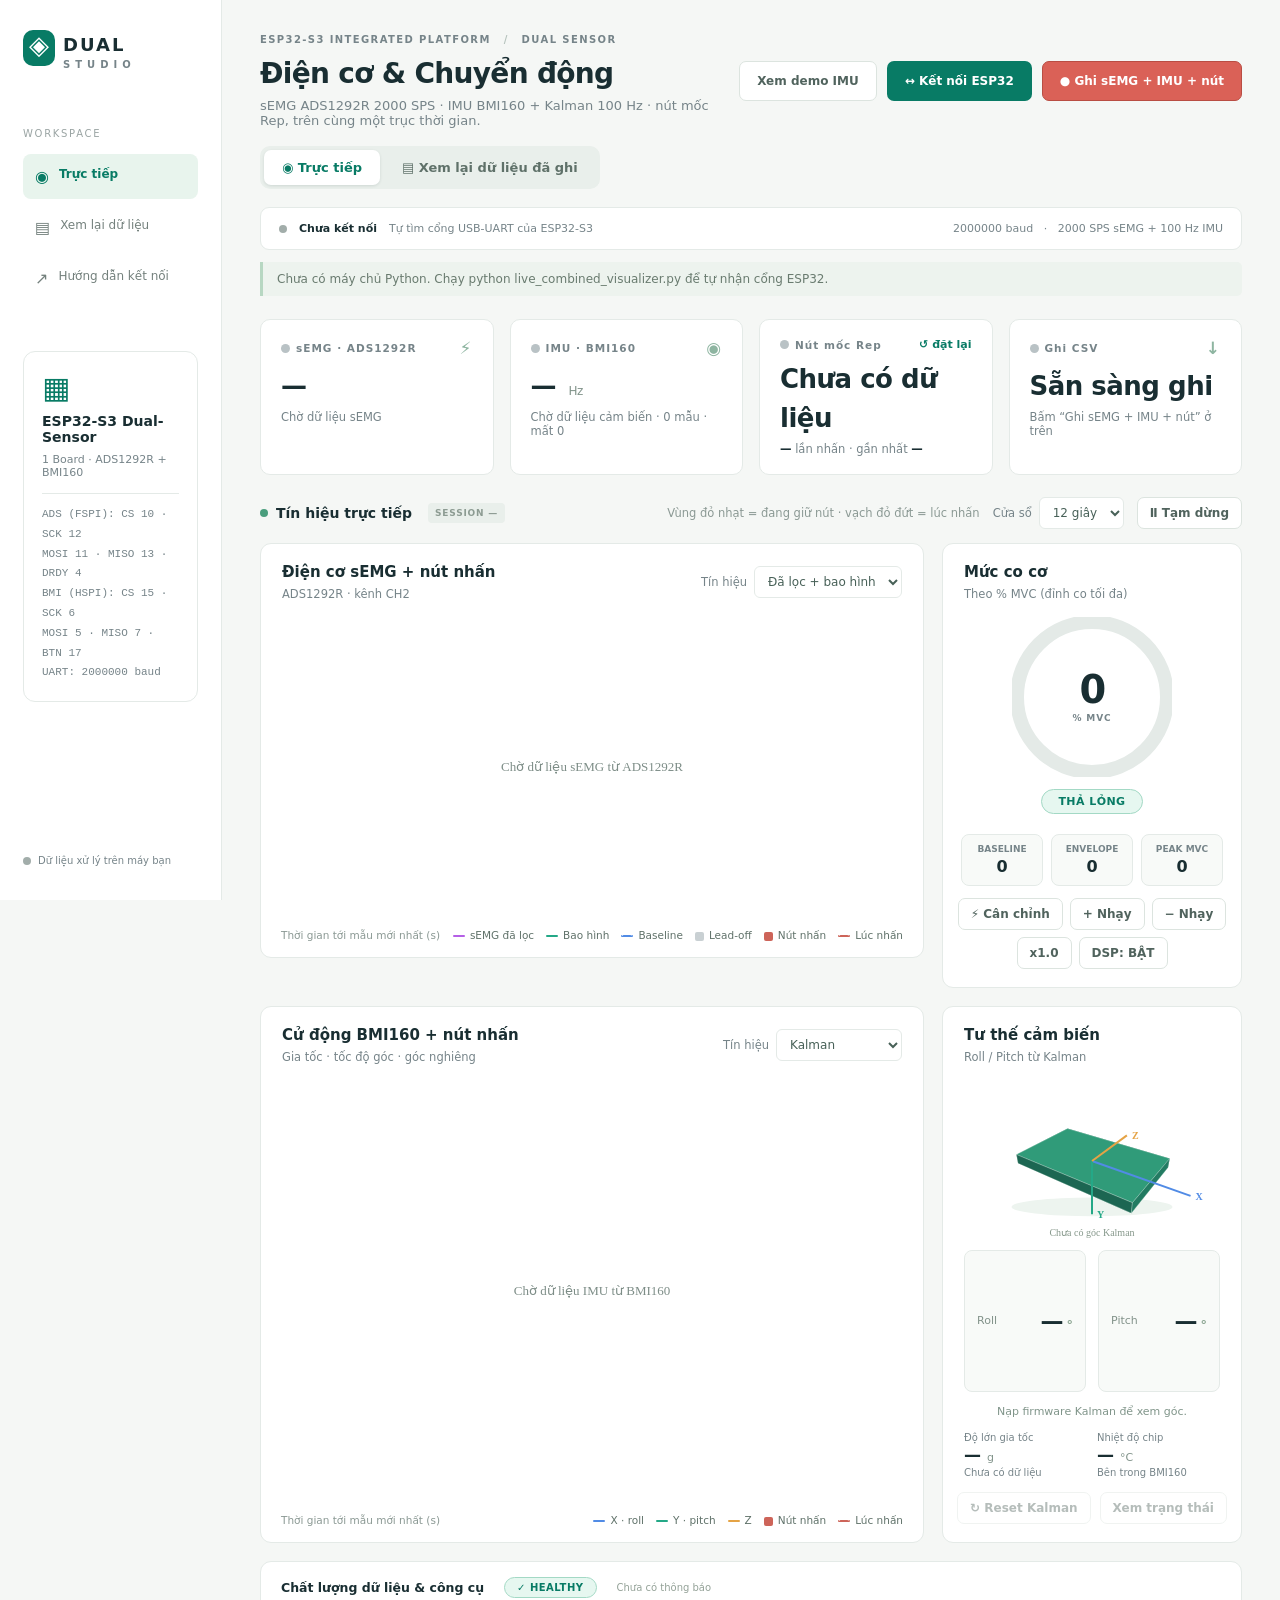
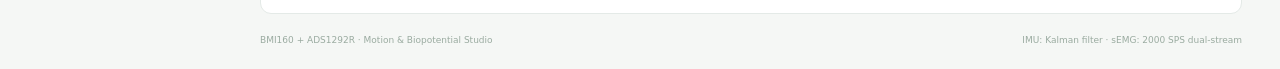
==== commit 29a50014: "done combination" ====
--- a/web/index.html
+++ b/web/index.html
@@ -2,107 +2,136 @@
 <html lang="vi">
 <head><meta charset="utf-8"><meta name="viewport" content="width=device-width,initial-scale=1"><title>ESP32 Dual-Sensor Studio · sEMG + BMI160</title><link rel="icon" href="data:,"><link rel="stylesheet" href="style.css"></head>
 <body>
-<aside><a class="brand" href="#"><span class="brand-icon">◈</span> DUAL<span class="brand-sub">STUDIO</span></a><div class="aside-label">WORKSPACE</div><a class="nav active" href="#imu-workspace"><span>◉</span> Cử động (BMI160)</a><a class="nav" href="#ads-workspace" style="color:#087b65;font-weight:600;"><span>⚡</span> Điện cơ sEMG (ADS1292R)</a><a class="nav" href="guide.html"><span>↗</span> Hướng dẫn kết nối</a><div class="device-card"><span class="device-icon">▦</span><strong>ESP32-S3 Dual-Sensor</strong><span>1 Board · ADS1292R + BMI160</span><div class="pins">ADS (FSPI): CS 10 · SCK 12<br>MOSI 11 · MISO 13 · DRDY 4<br>BMI (HSPI): CS 15 · SCK 6<br>MOSI 5 · MISO 7 · BTN 17<br>UART: 2000000 baud</div></div><div class="aside-footer"><span class="dot"></span> Dữ liệu xử lý trên máy bạn</div></aside>
+<aside><a class="brand" href="#live"><span class="brand-icon">◈</span> DUAL<span class="brand-sub">STUDIO</span></a><div class="aside-label">WORKSPACE</div><a class="nav" data-tab="live" href="#live"><span>◉</span> Trực tiếp</a><a class="nav" data-tab="review" href="#review"><span>▤</span> Xem lại dữ liệu</a><a class="nav" href="guide.html"><span>↗</span> Hướng dẫn kết nối</a><div class="device-card"><span class="device-icon">▦</span><strong>ESP32-S3 Dual-Sensor</strong><span>1 Board · ADS1292R + BMI160</span><div class="pins">ADS (FSPI): CS 10 · SCK 12<br>MOSI 11 · MISO 13 · DRDY 4<br>BMI (HSPI): CS 15 · SCK 6<br>MOSI 5 · MISO 7 · BTN 17<br>UART: 2000000 baud</div></div><div class="aside-footer"><span class="dot"></span> Dữ liệu xử lý trên máy bạn</div></aside>
 <main>
-<header><div><div class="eyebrow">ESP32-S3 INTEGRATED PLATFORM <span>/</span> DUAL SENSOR</div><h1>Điện cơ &amp; Chuyển động, ngay trước mắt.</h1><p>Thu thập và quan sát đồng thời sEMG (ADS1292R 2000 SPS) và IMU 6 trục (BMI160 + Kalman 100 Hz) trên cùng một board ESP32-S3.</p></div><div class="header-actions"><button id="btn-dual-record" class="button btn-dual-record" onclick="dualRecordToggle()">● Ghi Cả 2 Cảm Biến (sEMG + IMU)</button><button id="demo" class="button light">Xem demo</button><button id="connect" class="button primary">↔ Kết nối ESP32</button></div></header>
+<header><div><div class="eyebrow">ESP32-S3 INTEGRATED PLATFORM <span>/</span> DUAL SENSOR</div><h1>Điện cơ &amp; Chuyển động</h1><p>sEMG ADS1292R 2000 SPS · IMU BMI160 + Kalman 100 Hz · nút mốc Rep, trên cùng một trục thời gian.</p></div><div class="header-actions"><button id="demo" class="button light">Xem demo IMU</button><button id="connect" class="button primary">↔ Kết nối ESP32</button><button id="btn-dual-record" class="button btn-dual-record" onclick="dualRecordToggle()">● Ghi sEMG + IMU + nút</button></div></header>
+<nav class="tabs" role="tablist" aria-label="Chế độ"><button class="tab" role="tab" data-tab="live" id="tab-btn-live" aria-controls="tab-live">◉ Trực tiếp</button><button class="tab" role="tab" data-tab="review" id="tab-btn-review" aria-controls="tab-review">▤ Xem lại dữ liệu đã ghi</button></nav>
+
+<!-- ======================== TAB TRỰC TIẾP ======================== -->
+<section id="tab-live" class="tab-panel" role="tabpanel" aria-labelledby="tab-btn-live">
 <div class="connection-bar"><div class="connection-left"><span id="status-dot" class="dot"></span><strong id="status">Chưa kết nối</strong><span id="source">Tự tìm cổng USB-UART của ESP32-S3</span></div><label id="port-controls" class="port-controls" hidden>Cổng USB <select id="serial-port" aria-label="Cổng USB-UART"><option value="">Tự nhận cổng ESP32</option></select></label><span class="baud">2000000 baud <span>·</span> 2000 SPS sEMG + 100 Hz IMU</span></div>
 <div id="notice" class="notice" role="status">Đóng Serial Monitor. Python tự nhận cổng ESP32 và truyền đồng thời dữ liệu sEMG và cử động lên giao diện.</div>
-<section class="metrics"><article class="metric"><div>TỐC ĐỘ NHẬN <span class="small-icon">⌁</span></div><strong id="sps">— <small>Hz</small></strong><p id="rate-caption">Chờ dữ liệu cảm biến</p></article><article class="metric"><div>MẪU ĐÃ NHẬN <span class="small-icon">≋</span></div><strong id="sample-count">0</strong><p><span id="lost-count">0</span> khoảng trống sequence</p></article><article class="metric"><div>NHIỆT ĐỘ CHIP <span class="small-icon">♧</span></div><strong id="temp">— <small>°C</small></strong><p>Bên trong BMI160</p></article><article class="metric"><div>ĐỘ LỚN GIA TỐC <span class="small-icon">↗</span></div><strong id="norm">— <small>g</small></strong><p id="gravity-caption">Chưa có dữ liệu</p></article></section>
-<div class="workspace-toolbar" id="imu-workspace"><div class="section-title"><span class="live-icon"></span> Dòng tín hiệu cử động <span id="session-label">SESSION —</span></div><div class="controls"><label>Tín hiệu <select id="display"><option value="both">Gốc + Kalman</option><option value="kalman">Kalman</option><option value="raw">Gốc</option></select></label><label>Cửa sổ <select id="window"><option value="6">6 giây</option><option value="12">12 giây</option><option value="20">20 giây</option></select></label><button id="pause" class="button light small">Ⅱ Tạm dừng đồ thị</button></div></div>
-<article class="panel button-panel"><div class="panel-heading"><div><h2>Mốc cắt rep · nút nhấn</h2><p>GPIO 17 ↔ GND · 1 = nhấn, 0 = thả · vạch đỏ là lúc nhấn</p></div><div class="button-summary"><strong id="button-state" class="button-badge" role="status">Chưa có dữ liệu nút</strong><span>Mốc nhấn trong phiên: <b id="button-count">—</b></span></div></div><canvas id="button-chart" aria-label="Trạng thái nút nhấn theo thời gian: 0 thả, 1 nhấn"></canvas><div class="chart-footer"><span>Cùng trục thời gian với tín hiệu bên dưới</span><span>Cắt tại cạnh 0 → 1 trong CSV</span></div></article>
-<section class="charts"><article class="panel chart-panel"><div class="panel-heading"><div><h2>Gia tốc</h2><p>Trọng lực + chuyển động · g</p></div><div class="legend"><span class="x">X</span><span class="y">Y</span><span class="z">Z</span></div></div><canvas id="accel-chart" aria-label="Đồ thị gia tốc X Y Z"></canvas><div class="chart-footer"><span>Thời gian từ mẫu mới nhất (s)</span><span><i class="line-key raw"></i> Gốc <i class="line-key"></i> Kalman</span></div></article><article class="panel chart-panel"><div class="panel-heading"><div><h2>Tốc độ góc</h2><p>Xoay quanh ba trục · °/s</p></div><div class="legend"><span class="x">X</span><span class="y">Y</span><span class="z">Z</span></div></div><canvas id="gyro-chart" aria-label="Đồ thị tốc độ góc X Y Z"></canvas><div class="chart-footer"><span>Thời gian từ mẫu mới nhất (s)</span><span><i class="line-key raw"></i> Gốc <i class="line-key"></i> Kalman</span></div></article></section>
-<section class="bottom-grid"><article class="panel attitude-panel"><div class="panel-heading"><div><h2>Góc nghiêng</h2><p>Kalman kết hợp accel + gyro</p></div><span class="tag">ROLL / PITCH</span></div><div class="attitude-body"><canvas id="attitude" aria-label="Mô hình minh họa góc roll pitch của cảm biến"></canvas><div class="angle-values"><div><span>Roll</span><strong id="roll">—<small>°</small></strong></div><div><span>Pitch</span><strong id="pitch">—<small>°</small></strong></div><p id="tilt-note">Nạp firmware Kalman để xem góc.</p></div></div><canvas id="tilt-chart" aria-label="Đồ thị góc roll và pitch"></canvas><div class="chart-footer"><span><i class="line-key x-key"></i> Roll <i class="line-key y-key"></i> Pitch</span><span>Yaw không được ước lượng</span></div></article><article class="panel capture-panel"><div class="panel-heading"><div><h2>Thu thập dữ liệu cử động &amp; sEMG</h2><p>Lưu đồng thời mẫu 2 cảm biến vào CSV trên máy</p></div><span class="capture-icon">↓</span></div><div class="record-state"><span id="record-dot" class="dot"></span><strong id="record-status">Sẵn sàng ghi</strong><span id="record-count">0 mẫu</span></div><button id="btn-imu-dual-record" class="button btn-dual-record wide" onclick="dualRecordToggle()">● Ghi Đồng Thời (sEMG + IMU)</button><button id="record" class="button light wide" disabled>↓ Ghi riêng CSV IMU (Trình duyệt)</button><button id="export" class="button light wide" disabled>↓ Tải đoạn đồ thị hiện tại</button><div class="separator"></div><div class="health-row"><span>Lỗi kiểm tra cảm biến</span><strong id="io-errors">—</strong></div><div class="health-row"><span>Mẫu bỏ ở Serial</span><strong id="serial-drops">—</strong></div><div class="health-row"><span>Dòng không hợp lệ</span><strong id="invalid">0</strong></div><div class="health-row"><span>Khoảng cách mẫu lớn nhất</span><strong id="max-gap">—</strong></div><div class="command-row"><button id="reset-filter" class="button light small" disabled>↻ Reset Kalman</button><button id="device-status" class="button light small" disabled>Xem trạng thái</button></div><p class="fine-print">CSV lưu trực tiếp trên máy bạn. Hai cảm biến sEMG và IMU được đồng bộ chính xác tới từng micro-giây.</p></article></section>
-<details class="panel log-panel"><summary>Nhật ký thiết bị (BMI160 + ADS1292R) <span id="last-log">Chưa có thông báo</span></summary><pre id="logs" aria-live="polite"></pre></details>
 
-<!-- ===== ADS sEMG SECTION ===== -->
-<div class="ads-section-title" id="ads-workspace">
-  <span class="ads-dot" id="ads-live-dot"></span>
-  <span>Điện cơ sEMG · ADS1292R 2000 SPS (FSPI)</span>
-  <span class="ads-badge">BIOPOTENTIAL</span>
-  <span class="ads-port-pill" id="ads-port-pill">Cùng cổng ESP32</span>
+<section class="metrics live-metrics">
+  <article class="metric status-card"><div><span><i class="state-dot" id="ads-live-dot"></i> sEMG · ADS1292R</span><span class="small-icon">⚡</span></div><strong id="ads-hi-sps">—</strong><p id="ads-card-caption">Chờ dữ liệu sEMG</p></article>
+  <article class="metric status-card"><div><span><i class="state-dot" id="imu-live-dot"></i> IMU · BMI160</span><span class="small-icon">◉</span></div><strong id="sps">— <small>Hz</small></strong><p><span id="rate-caption">Chờ dữ liệu cảm biến</span> · <span id="sample-count">0</span> mẫu · mất <span id="lost-count">0</span></p></article>
+  <article class="metric status-card"><div><span><i class="state-dot" id="button-live-dot"></i> Nút mốc Rep</span><button id="button-reset" class="link-button" title="Đặt lại bộ đếm lần nhấn">↺ đặt lại</button></div><strong id="button-state" class="button-state" role="status">—</strong><p><b id="button-count">—</b> lần nhấn · gần nhất <b id="button-last">—</b></p></article>
+  <article class="metric status-card"><div><span><i id="record-dot" class="state-dot"></i> Ghi CSV</span><span class="small-icon">↓</span></div><strong id="record-status">Sẵn sàng ghi</strong><p id="record-count">Bấm “Ghi sEMG + IMU + nút” ở trên</p></article>
+</section>
+
+<div class="workspace-toolbar live-toolbar"><div class="section-title"><span class="live-icon"></span> Tín hiệu trực tiếp <span id="session-label">SESSION —</span></div><div class="controls"><span class="live-hint">Vùng đỏ nhạt = đang giữ nút · vạch đỏ đứt = lúc nhấn</span><label>Cửa sổ <select id="window"><option value="6">6 giây</option><option value="12" selected>12 giây</option><option value="20">20 giây</option><option value="30">30 giây</option></select></label><button id="pause" class="button light small">Ⅱ Tạm dừng</button></div></div>
+
+<div class="live-grid">
+  <article class="panel live-panel">
+    <div class="panel-heading"><div><h2>Điện cơ sEMG + nút nhấn</h2><p id="ads-port-pill">ADS1292R · kênh CH2</p></div><div class="controls"><label>Tín hiệu <select id="ads-signal"><option value="filtered">Đã lọc + bao hình</option><option value="raw">Gốc ADC (raw16)</option></select></label></div></div>
+    <canvas id="live-emg-chart" class="live-canvas" aria-label="Đồ thị sEMG trực tiếp kèm trạng thái nút nhấn"></canvas>
+    <div class="chart-footer"><span>Thời gian tới mẫu mới nhất (s)</span><span id="live-emg-legend" class="review-legend"></span></div>
+  </article>
+  <article class="panel side-card gauge-card">
+    <div class="panel-heading"><div><h2>Mức co cơ</h2><p>Theo % MVC (đỉnh co tối đa)</p></div></div>
+    <div class="ads-gauge-wrapper"><svg class="ads-gauge-circle" viewBox="0 0 160 160"><circle class="ads-gauge-bg" cx="80" cy="80" r="75"></circle><circle class="ads-gauge-fill" id="ads-gauge-fill" cx="80" cy="80" r="75"></circle></svg><div class="ads-gauge-inner"><div class="ads-pct-num" id="ads-pct-num">0</div><div class="ads-pct-unit">% MVC</div></div></div>
+    <div class="ads-status-badge" id="ads-status-badge">THẢ LỎNG</div>
+    <div class="ads-stat-row"><div class="ads-stat"><div class="ads-stat-name">Baseline</div><div class="ads-stat-val" id="ads-stat-base">0</div></div><div class="ads-stat"><div class="ads-stat-name">Envelope</div><div class="ads-stat-val" id="ads-stat-env">0</div></div><div class="ads-stat"><div class="ads-stat-name">Peak MVC</div><div class="ads-stat-val" id="ads-stat-peak">0</div></div></div>
+    <div class="ads-ctrl-row"><button class="button light small" onclick="sendAdsCmd('c')" title="Lấy mức hiện tại làm mức nghỉ">⚡ Cân chỉnh</button><button class="button light small" onclick="sendAdsCmd('+')" title="Tăng độ nhạy">+ Nhạy</button><button class="button light small" onclick="sendAdsCmd('-')" title="Giảm độ nhạy">− Nhạy</button><button class="button light small" onclick="sendAdsCmd('0')" title="Độ nhạy chuẩn">x1.0</button><button class="button light small" id="ads-btn-dsp" onclick="sendAdsCmd('f')">DSP: BẬT</button></div>
+  </article>
+
+  <article class="panel live-panel">
+    <div class="panel-heading"><div><h2>Cử động BMI160 + nút nhấn</h2><p>Gia tốc · tốc độ góc · góc nghiêng</p></div><div class="controls"><label>Tín hiệu <select id="display"><option value="kalman">Kalman</option><option value="both">Gốc + Kalman</option><option value="raw">Gốc</option></select></label></div></div>
+    <canvas id="live-imu-chart" class="live-canvas" aria-label="Đồ thị IMU trực tiếp kèm trạng thái nút nhấn"></canvas>
+    <div class="chart-footer"><span>Thời gian tới mẫu mới nhất (s)</span><span id="live-imu-legend" class="review-legend"></span></div>
+  </article>
+  <article class="panel side-card attitude-card">
+    <div class="panel-heading"><div><h2>Tư thế cảm biến</h2><p>Roll / Pitch từ Kalman</p></div></div>
+    <canvas id="attitude" aria-label="Mô hình minh họa góc roll pitch của cảm biến"></canvas>
+    <div class="angle-values"><div><span>Roll</span><strong id="roll">—<small>°</small></strong></div><div><span>Pitch</span><strong id="pitch">—<small>°</small></strong></div></div>
+    <p id="tilt-note" class="side-note">Nạp firmware Kalman để xem góc.</p>
+    <div class="mini-stats"><div><span>Độ lớn gia tốc</span><strong id="norm">— <small>g</small></strong><em id="gravity-caption">Chưa có dữ liệu</em></div><div><span>Nhiệt độ chip</span><strong id="temp">— <small>°C</small></strong><em>Bên trong BMI160</em></div></div>
+    <div class="command-row"><button id="reset-filter" class="button light small" disabled>↻ Reset Kalman</button><button id="device-status" class="button light small" disabled>Xem trạng thái</button></div>
+  </article>
 </div>
 
-<!-- Health bar -->
-<div class="ads-health-bar">
-  <div class="ads-health-header">
-    <div class="ads-health-title">🔬 Kiểm chứng chất lượng dataset 2000 SPS (Decimation 500 Hz stream)</div>
-    <div class="ads-health-badge healthy" id="ads-health-badge">✓ HEALTHY</div>
+<details class="panel quality-panel">
+  <summary>Chất lượng dữ liệu &amp; công cụ <span class="ads-health-badge healthy" id="ads-health-badge">✓ HEALTHY</span><span id="last-log">Chưa có thông báo</span></summary>
+  <div class="quality-body">
+    <div class="quality-group"><h3>sEMG · ADS1292R</h3>
+      <div class="ads-health-items">
+        <div class="ads-hi"><div class="ads-hi-label">Mẫu nhận</div><div class="ads-hi-value" id="ads-hi-recv">0</div></div>
+        <div class="ads-hi"><div class="ads-hi-label">Mất mẫu</div><div class="ads-hi-value" id="ads-hi-drop">0</div><span class="ads-hi-chk ok" id="ads-chk-drop">✓</span></div>
+        <div class="ads-hi"><div class="ads-hi-label">Max gap</div><div class="ads-hi-value" id="ads-hi-gap">—</div><span class="ads-hi-chk ok" id="ads-chk-gap">✓</span></div>
+        <div class="ads-hi"><div class="ads-hi-label">Clipping</div><div class="ads-hi-value" id="ads-hi-clip">0%</div><span class="ads-hi-chk ok" id="ads-chk-clip">✓</span></div>
+        <div class="ads-hi"><div class="ads-hi-label">Điện cực</div><div class="ads-hi-value" id="ads-hi-loff">—</div><span class="ads-hi-chk ok" id="ads-chk-loff">✓</span></div>
+      </div>
+      <div class="command-row"><button class="button light small" onclick="fetch('/api/ads/reset',{method:'GET'})">↺ Reset QC sEMG</button></div>
+    </div>
+    <div class="quality-group"><h3>IMU · BMI160</h3>
+      <div class="health-row"><span>Lỗi kiểm tra cảm biến</span><strong id="io-errors">—</strong></div>
+      <div class="health-row"><span>Mẫu bỏ ở Serial</span><strong id="serial-drops">—</strong></div>
+      <div class="health-row"><span>Dòng không hợp lệ</span><strong id="invalid">0</strong></div>
+      <div class="health-row"><span>Khoảng cách mẫu lớn nhất</span><strong id="max-gap">—</strong></div>
+      <div class="command-row"><button id="record" class="button light small" disabled>↓ Ghi riêng IMU (trình duyệt)</button><button id="export" class="button light small" disabled>↓ Tải đoạn IMU đang hiện</button></div>
+    </div>
+    <div class="quality-group log-group"><h3>Nhật ký thiết bị</h3><pre id="logs" aria-live="polite"></pre></div>
   </div>
-  <div class="ads-health-items">
-    <div class="ads-hi"><div class="ads-hi-label">Tốc độ thực tế</div><div class="ads-hi-value" id="ads-hi-sps">— SPS</div><span class="ads-hi-chk ok" id="ads-chk-sps">✓</span></div>
-    <div class="ads-hi"><div class="ads-hi-label">Mẫu nhận</div><div class="ads-hi-value" id="ads-hi-recv">0</div></div>
-    <div class="ads-hi"><div class="ads-hi-label">Mất mẫu</div><div class="ads-hi-value" id="ads-hi-drop">0</div><span class="ads-hi-chk ok" id="ads-chk-drop">✓</span></div>
-    <div class="ads-hi"><div class="ads-hi-label">Max Gap</div><div class="ads-hi-value" id="ads-hi-gap">500µs</div><span class="ads-hi-chk ok" id="ads-chk-gap">✓</span></div>
-    <div class="ads-hi"><div class="ads-hi-label">Clipping</div><div class="ads-hi-value" id="ads-hi-clip">0.0%</div><span class="ads-hi-chk ok" id="ads-chk-clip">✓</span></div>
-    <div class="ads-hi"><div class="ads-hi-label">Lead-Off</div><div class="ads-hi-value" id="ads-hi-loff" style="color:#087b65">CONNECTED</div><span class="ads-hi-chk ok" id="ads-chk-loff">✓</span></div>
-    <div class="ads-hi"><div class="ads-hi-label">Ghi CSV</div><div class="ads-hi-value" id="ads-hi-rec" style="color:#768489">STANDBY</div></div>
-  </div>
-</div>
+</details>
+</section>
 
-<!-- Main grid: scopes + gauge -->
-<div class="ads-grid">
-  <!-- Scopes -->
-  <div class="ads-scopes">
-    <div class="ads-scope-box">
-      <div class="ads-scope-header">
-        <div class="ads-scope-label" style="color:#518be5">■ Raw ADC (Min/Max Decimation)</div>
-        <div class="ads-scope-val" id="ads-val-raw">Raw: 0</div>
-      </div>
-      <canvas class="ads-canvas" id="ads-canvas-raw"></canvas>
-    </div>
-    <div class="ads-scope-box">
-      <div class="ads-scope-header">
-        <div class="ads-scope-label" style="color:#b55fe6">■ Filtered sEMG (HPF+Notch+LPF)</div>
-        <div class="ads-scope-val" id="ads-val-filt">Filt: 0</div>
-      </div>
-      <canvas class="ads-canvas" id="ads-canvas-filt"></canvas>
-    </div>
-    <div class="ads-scope-box">
-      <div class="ads-scope-header">
-        <div class="ads-scope-label" style="color:#24a887">■ Envelope &amp; Baseline <span style="color:#cd6459">▮ Nút nhấn</span></div>
-        <div class="ads-scope-val" id="ads-val-env">Env:0 Base:0</div>
-      </div>
-      <canvas class="ads-canvas" id="ads-canvas-env"></canvas>
+<!-- ======================== TAB XEM LẠI ======================== -->
+<section id="tab-review" class="tab-panel" role="tabpanel" aria-labelledby="tab-btn-review" hidden>
+<!-- ===== XEM LẠI DỮ LIỆU ĐÃ GHI (CSV sEMG + IMU + nút) ===== -->
+<span id="review-workspace"></span><span class="review-dot" id="review-dot" hidden></span>
+<article class="panel review-load">
+  <div class="panel-heading">
+    <div><h2>Nạp dữ liệu phiên</h2><p>Mở phiên trong thư mục data/ hoặc chọn file CSV trên máy · toàn bộ phiên hiện lên cùng các mốc nút bấm</p></div>
+    <div class="review-actions">
+      <label id="review-session-box" class="review-session" hidden>Phiên đã ghi <select id="review-session" aria-label="Phiên đã ghi trong thư mục data"></select></label>
+      <button id="review-refresh" class="button light small" aria-label="Tải lại danh sách phiên" hidden>↻</button>
+      <button id="review-open" class="button light small" hidden>Mở phiên</button>
+      <button id="review-pick" class="button primary small">↥ Chọn file CSV</button>
+      <input id="review-file" type="file" accept=".csv,text/csv" multiple hidden>
     </div>
   </div>
-
-  <!-- Gauge + controls -->
-  <div class="ads-gauge-card">
-    <div class="ads-gauge-wrapper">
-      <svg class="ads-gauge-circle" viewBox="0 0 160 160">
-        <circle class="ads-gauge-bg" cx="80" cy="80" r="75"></circle>
-        <circle class="ads-gauge-fill" id="ads-gauge-fill" cx="80" cy="80" r="75"></circle>
-      </svg>
-      <div class="ads-gauge-inner">
-        <div class="ads-pct-num" id="ads-pct-num">0</div>
-        <div class="ads-pct-unit">% MVC</div>
-      </div>
-    </div>
-    <div class="ads-status-badge" id="ads-status-badge">THA LONG</div>
-    <div class="ads-stat-row">
-      <div class="ads-stat"><div class="ads-stat-name">Baseline</div><div class="ads-stat-val" id="ads-stat-base" style="color:#518be5">0</div></div>
-      <div class="ads-stat"><div class="ads-stat-name">Envelope</div><div class="ads-stat-val" id="ads-stat-env" style="color:#24a887">0</div></div>
-      <div class="ads-stat"><div class="ads-stat-name">Peak MVC</div><div class="ads-stat-val" id="ads-stat-peak" style="color:#e5a345">0</div></div>
-    </div>
-    <div class="ads-button-row">
-      <span>Nút Rep · GPIO 17</span>
-      <strong id="ads-button-state" class="button-badge" role="status">Chưa có dữ liệu nút</strong>
-      <span>Mốc nhấn: <b id="ads-button-count">—</b></span>
-    </div>
-    <div class="ads-ctrl-row">
-      <button class="button light small" onclick="sendAdsCmd('c')">⚡ Cân chỉnh (C)</button>
-      <button class="button light small" onclick="sendAdsCmd('+')">➕ Tăng nhạy</button>
-      <button class="button light small" onclick="sendAdsCmd('-')">➖ Giảm nhạy</button>
-      <button class="button light small" onclick="sendAdsCmd('0')">↺ Chuẩn x1.0</button>
-      <button class="button light small" id="ads-btn-dsp" onclick="sendAdsCmd('f')">🛡️ DSP: BẬT</button>
-    </div>
-    <div class="ads-ctrl-row">
-      <button class="button btn-dual-record small" id="ads-btn-record" onclick="dualRecordToggle()">● Ghi Cả 2 Cảm Biến</button>
-      <button class="button light small" onclick="fetch('/api/ads/reset',{method:'GET'})">🔄 Reset QC</button>
+  <div id="review-drop" class="review-drop"><strong>Kéo thả file CSV vào đây</strong><span>File gộp Combined_*.csv (sEMG + IMU + nút) · hoặc chọn cùng lúc sEMG_2000SPS_*.csv và IMU_100Hz_*.csv của một phiên</span></div>
+  <div class="review-meta"><p id="review-status" class="review-status" role="status">Chưa nạp dữ liệu.</p><div id="review-files" class="review-files"></div><button id="review-clear" class="button light small" hidden>× Đóng dữ liệu</button></div>
+</article>
+<div id="review-body" class="review-body" hidden>
+  <section class="metrics review-metrics">
+    <article class="metric"><div>THỜI LƯỢNG <span class="small-icon">◷</span></div><strong id="review-duration">—</strong><p id="review-duration-caption">—</p></article>
+    <article class="metric"><div>sEMG · ADS1292R <span class="small-icon">⚡</span></div><strong id="review-emg-count">—</strong><p id="review-emg-caption">—</p></article>
+    <article class="metric"><div>IMU · BMI160 <span class="small-icon">◉</span></div><strong id="review-imu-count">—</strong><p id="review-imu-caption">—</p></article>
+    <article class="metric"><div>MỐC NÚT BẤM <span class="small-icon">◎</span></div><strong id="review-press-count">—</strong><p id="review-press-caption">—</p></article>
+  </section>
+  <div class="workspace-toolbar review-toolbar" id="review-toolbar">
+    <div class="section-title"><span class="live-icon"></span> Trục thời gian chung <span id="review-range">—</span></div>
+    <div class="controls">
+      <span class="review-hint">Kéo để phóng to vùng chọn · Ctrl + lăn: phóng to/thu nhỏ · Shift + lăn: dời · Nhấp đúp: toàn bộ</span>
+      <button id="review-left" class="button light small" aria-label="Dời sang trái">◀</button>
+      <button id="review-right" class="button light small" aria-label="Dời sang phải">▶</button>
+      <button id="review-zoom-out" class="button light small" aria-label="Thu nhỏ">−</button>
+      <button id="review-zoom-in" class="button light small" aria-label="Phóng to">+</button>
+      <button id="review-fit" class="button light small">⤢ Toàn bộ</button>
+      <button id="review-prev" class="button light small">‹ Mốc trước</button>
+      <button id="review-next" class="button light small">Mốc sau ›</button>
     </div>
   </div>
+  <article class="panel review-panel">
+    <div class="panel-heading"><div><h2>Cử động BMI160 + nút nhấn</h2><p id="review-imu-sub">—</p></div>
+      <div class="controls"><label>Tín hiệu <select id="review-imu-signal"><option value="all">Gia tốc + tốc độ góc + góc</option><option value="accel">Gia tốc</option><option value="gyro">Tốc độ góc</option><option value="angle">Góc nghiêng</option></select></label><label>Lọc <select id="review-imu-mode"><option value="kalman">Kalman</option><option value="both">Gốc + Kalman</option><option value="raw">Gốc</option></select></label></div></div>
+    <div class="review-canvas-wrap"><canvas id="review-imu-chart" tabindex="0" aria-label="Đồ thị IMU BMI160 theo thời gian, kèm trạng thái nút nhấn và các mốc nhấn"></canvas><div id="review-imu-tip" class="review-tip" hidden></div></div>
+    <div class="chart-footer"><span id="review-imu-foot">Thời gian từ đầu phiên (s)</span><span id="review-imu-legend" class="review-legend"></span></div>
+  </article>
+  <article class="panel review-panel">
+    <div class="panel-heading"><div><h2>Điện cơ sEMG ADS1292R + nút nhấn</h2><p id="review-emg-sub">—</p></div>
+      <div class="controls"><label>Tín hiệu <select id="review-emg-signal"><option value="filtered">Đã lọc (ch2_filtered16)</option><option value="raw">Gốc (ch2_raw16)</option></select></label><label class="review-check"><input type="checkbox" id="review-emg-rms" checked> Bao hình RMS 100 ms</label></div></div>
+    <div class="review-canvas-wrap"><canvas id="review-emg-chart" tabindex="0" aria-label="Đồ thị sEMG ADS1292R theo thời gian, kèm trạng thái nút nhấn và các mốc nhấn"></canvas><div id="review-emg-tip" class="review-tip" hidden></div></div>
+    <div class="chart-footer"><span id="review-emg-foot">Thời gian từ đầu phiên (s)</span><span id="review-emg-legend" class="review-legend"></span></div>
+  </article>
+  <article class="panel review-marks">
+    <div class="panel-heading"><div><h2>Mốc nút bấm</h2><p id="review-marks-sub">Nhấp số mốc để phóng to từ lần nhấn đó tới lần nhấn kế tiếp</p></div><span class="tag" id="review-mark-tag">0 MỐC</span></div>
+    <div class="review-table-wrap"><table class="review-table"><thead id="review-mark-head"></thead><tbody id="review-mark-body"></tbody></table></div>
+  </article>
 </div>
-<!-- ===== END ADS sEMG SECTION ===== -->
+<!-- ===== END XEM LẠI DỮ LIỆU ===== -->
+</section>
 
 <footer><span>BMI160 + ADS1292R · Motion &amp; Biopotential Studio</span><span>IMU: Kalman filter · sEMG: 2000 SPS dual-stream</span></footer>
-</main><script type="module" src="app.mjs"></script><script type="module" src="ads.mjs"></script></body></html>
+</main><script type="module" src="tabs.mjs"></script><script type="module" src="app.mjs"></script><script type="module" src="ads.mjs"></script><script type="module" src="button.mjs"></script><script type="module" src="review.mjs"></script></body></html>
--- a/web/style.css
+++ b/web/style.css
@@ -42,7 +42,6 @@
 .ads-pct-unit{font-size:9px;color:var(--muted);margin-top:4px;letter-spacing:.1em;font-weight:600}
 .ads-status-badge{font-size:11px;font-weight:700;padding:5px 16px;border-radius:20px;background:#e6f7f0;color:#087b65;border:1px solid #a3d9c5;margin-bottom:10px;letter-spacing:.04em;transition:all .2s}
 .ads-stat-row{width:100%;display:grid;grid-template-columns:repeat(3,1fr);gap:8px;margin-top:10px}
-.ads-button-row{width:100%;display:flex;align-items:center;justify-content:space-between;gap:8px;margin-top:12px;padding:8px 10px;background:#f5f7f5;border-radius:8px;font-size:10px;color:var(--muted);flex-wrap:wrap}.ads-button-row b{color:var(--ink)}
 .ads-stat{background:#f8faf8;border:1px solid var(--line);border-radius:8px;padding:9px 10px;text-align:center}
 .ads-stat-name{font-size:9px;color:var(--muted);text-transform:uppercase;font-weight:600}
 .ads-stat-val{font-size:16px;font-weight:700;margin-top:3px;font-variant-numeric:tabular-nums}
@@ -58,3 +57,118 @@
 .btn-dual-record.recording{background:#c0392b!important;color:#fff!important;animation:dual-record-pulse 1.2s infinite!important}
 @keyframes dual-record-pulse{0%,100%{box-shadow:0 0 0 0 rgba(218,97,87,.7)}50%{box-shadow:0 0 0 8px rgba(218,97,87,0)}}
 
+/* ===== Xem lại dữ liệu đã ghi (CSV) ===== */
+.review-link{display:block;text-align:center}
+.review-dot{background:#a2adaa}.review-dot.ready{background:#1da77e;box-shadow:0 0 0 4px #dff4e9}
+.review-load{margin-bottom:16px}
+.review-load .panel-heading{flex-wrap:wrap}
+.review-actions{display:flex;align-items:center;gap:8px;flex-wrap:wrap;justify-content:flex-end}
+.review-session{display:flex;align-items:center;gap:8px;font-size:10px;color:var(--muted)}.review-session select{max-width:300px}
+.review-actions [hidden],.review-meta [hidden],.review-body[hidden],.review-tip[hidden]{display:none!important}
+.review-drop{margin:16px 21px 0;padding:20px;border:1.5px dashed #cfdcd4;border-radius:10px;background:#fafcfa;display:flex;flex-direction:column;align-items:center;gap:6px;text-align:center;font-size:10px;color:var(--muted);transition:.15s}
+.review-drop strong{font-size:13px;color:var(--ink);font-weight:600}
+.review-drop.dragover{border-color:var(--green);background:#eef7f1}
+.review-meta{display:flex;align-items:center;gap:10px;flex-wrap:wrap;padding:12px 21px 18px}
+.review-status{margin:0;font-size:11px;color:#697b6f;flex:1 1 260px}.review-status.warn{color:#906333}
+.review-files{display:flex;gap:6px;flex-wrap:wrap}
+.review-file{font-size:10px;padding:5px 9px;border-radius:20px;background:#eef3ef;color:#50635d;white-space:nowrap}.review-file b{font-weight:600;color:var(--ink)}
+.review-body{transition:opacity .2s}.review-body.loading{opacity:.5;pointer-events:none}
+.review-toolbar{flex-wrap:wrap}.review-toolbar .controls{flex-wrap:wrap;justify-content:flex-end}
+.review-hint{color:#8b9994}
+.review-panel{margin-bottom:18px}.review-panel .panel-heading{flex-wrap:wrap}
+.review-canvas-wrap{position:relative;margin-top:12px}
+.review-canvas-wrap canvas{display:block;width:100%;height:294px;cursor:crosshair;touch-action:pan-y}
+.review-canvas-wrap canvas:focus-visible{outline:3px solid #8bc8ae;outline-offset:-3px}
+.review-check{display:flex;align-items:center;gap:6px;cursor:pointer}
+.review-tip{position:absolute;top:26px;left:0;min-width:150px;max-width:290px;padding:9px 11px;background:#fff;border:1px solid var(--line);border-radius:8px;box-shadow:0 6px 18px rgba(25,46,50,.12);font-size:10px;color:var(--muted);pointer-events:none;z-index:2}
+.review-tip-time{display:block;font-size:11px;color:var(--ink);margin-bottom:3px}
+.review-tip-row{display:flex;flex-wrap:wrap;gap:3px 10px;align-items:baseline;margin-top:5px}
+.review-tip-row>span:first-child{width:100%;font-size:9px;letter-spacing:.3px;text-transform:uppercase}
+.review-tip-item{white-space:nowrap}.review-tip-item b{color:var(--ink);font-weight:600;font-variant-numeric:tabular-nums}
+.review-key{display:inline-block;width:12px;height:2px;border-radius:1px;vertical-align:middle;margin-right:5px}
+.review-key.faded{opacity:.4}.review-key.band{height:9px;width:9px;border-radius:2px}
+.review-key.dash{height:0;border-top:2px dashed;background:none!important}
+.review-legend{display:flex;flex-wrap:wrap;gap:4px 12px;justify-content:flex-end;color:#5f7169}
+.review-table-wrap{max-height:320px;overflow:auto;margin-top:12px;border-top:1px solid var(--line)}
+.review-table{width:100%;border-collapse:collapse;font-size:11px}
+.review-table th{position:sticky;top:0;background:#fff;text-align:right;font-size:9px;letter-spacing:.6px;text-transform:uppercase;color:var(--muted);font-weight:600;padding:9px 21px;border-bottom:1px solid var(--line)}
+.review-table td{text-align:right;padding:7px 21px;border-bottom:1px solid #f0f3f1;font-variant-numeric:tabular-nums;color:#3e5550}
+.review-table th:first-child,.review-table td:first-child{text-align:left}
+.review-table tbody tr[data-k]{cursor:pointer}.review-table tbody tr[data-k]:hover td{background:#f7faf8}
+.review-table tr.active td{background:#fdf1ef}
+.review-mark-go{border:0;background:#fae5e0;color:#b94d43;font:600 10px 'Segoe UI',sans-serif;padding:4px 9px;border-radius:5px}
+.review-empty td{text-align:center!important;color:var(--muted);padding:18px}
+@media(max-width:780px){.review-hint{display:none}.review-drop{margin:12px 15px 0}.review-meta{padding:10px 15px 14px}.review-table th,.review-table td{padding-left:12px;padding-right:12px}}
+
+/* ===== Bố cục 2 tab: Trực tiếp / Xem lại ===== */
+.tab-panel[hidden]{display:none!important}
+.tabs{display:flex;gap:4px;padding:4px;background:#e9efeb;border-radius:10px;width:max-content;max-width:100%;margin:0 0 18px}
+.tab{border:0;background:none;padding:10px 18px;border-radius:7px;font-size:13px;font-weight:600;color:#5f7169;white-space:nowrap}
+.tab:hover{color:var(--ink)}
+.tab.active{background:#fff;color:var(--green);box-shadow:0 1px 3px rgba(25,46,50,.12)}
+.nav{cursor:pointer}
+header{margin-bottom:18px}
+.header-actions{align-items:center}
+
+/* Cỡ chữ dễ đọc hơn cho chú thích nhỏ */
+h2{font-size:15px}
+.panel-heading p,.metric p{font-size:11.5px}
+.metric>div{font-size:10px}
+.chart-footer{font-size:10.5px;padding:8px 20px 16px;align-items:center;flex-wrap:wrap}
+.controls{font-size:11.5px}
+select{font-size:12px}
+.button.small{font-size:12px;padding:8px 12px}
+.notice{font-size:12px;display:flex;align-items:center;gap:10px;flex-wrap:wrap}
+.notice-action{margin-left:auto}
+
+/* Thẻ trạng thái 4 khối */
+.state-dot{display:inline-block;width:9px;height:9px;border-radius:50%;background:#b9c2c5;margin-right:6px;vertical-align:-1px}
+.state-dot.green{background:#1da77e;box-shadow:0 0 0 3px #dff4e9}
+.state-dot.amber{background:#e7a244;box-shadow:0 0 0 3px #fbecd7}
+.state-dot.red{background:#da6157;box-shadow:0 0 0 3px #fbe1de;animation:ads-pulse 1.2s infinite}
+.status-card>div>span:first-child{display:flex;align-items:center;font-size:10.5px}
+.status-card>strong{font-size:26px}
+.status-card p b{color:var(--ink);font-weight:600}
+.button-state.pressed{color:#c0392b}
+.link-button{border:0;background:none;color:var(--green);font-size:11px;font-weight:600;padding:0}
+.link-button:hover{text-decoration:underline}
+
+/* Lưới: đồ thị bên trái, thẻ bên phải */
+.live-toolbar{margin:22px 0 14px}
+.live-hint{color:#8b9994}
+.live-grid{display:grid;grid-template-columns:minmax(0,1fr) 300px;gap:18px;align-items:start}
+.live-panel{min-width:0}
+.live-canvas{display:block;width:100%;height:290px;margin-top:12px}
+.side-card{display:flex;flex-direction:column;align-items:center;padding-bottom:18px;align-self:stretch}
+.side-card .panel-heading{width:100%;padding-bottom:12px}
+.gauge-card .ads-gauge-wrapper{margin-top:4px}
+.ads-status-badge[data-level=strong]{background:#fde8e6;color:#da6157;border-color:rgba(218,97,87,.4)}
+.ads-status-badge[data-level=medium]{background:#fff8e6;color:#c98a2b;border-color:rgba(229,163,69,.4)}
+.ads-status-badge[data-level=light]{background:#e8f4fc;color:#3f78cf;border-color:rgba(81,139,229,.4)}
+.ads-status-badge[data-level=off]{background:#fff8e1;color:#b45309;border-color:rgba(245,158,11,.5)}
+.gauge-card .ads-stat-row{width:calc(100% - 36px)}
+.gauge-card .ads-ctrl-row{padding:0 14px}
+.warn-button{border-color:rgba(218,97,87,.6)!important;color:#b94d43!important}
+.attitude-card canvas#attitude{width:100%;height:170px;display:block}
+.attitude-card .angle-values{width:calc(100% - 42px);display:grid;grid-template-columns:1fr 1fr;gap:12px}
+.attitude-card .angle-values>div{margin:4px 0;background:#f8faf8;border:1px solid var(--line);border-radius:8px;padding:8px 12px}
+.side-note{font-size:11px;color:#80958a;margin:8px 21px 0;line-height:1.5;text-align:center}
+.mini-stats{width:calc(100% - 42px);display:grid;grid-template-columns:1fr 1fr;gap:10px;margin-top:12px}
+.mini-stats>div{display:flex;flex-direction:column;gap:2px;font-size:10px;color:var(--muted)}
+.mini-stats strong{font-size:17px;color:var(--ink);font-weight:650}
+.mini-stats small{font-size:11px;color:#82948b;font-weight:400}
+.mini-stats em{font-style:normal;font-size:10px}
+.side-card .command-row{margin-top:14px}
+
+/* Chất lượng dữ liệu & công cụ (thu gọn được) */
+.quality-panel{margin-top:18px;padding:15px 20px}
+.quality-panel summary{font-size:12.5px}
+.quality-panel summary .ads-health-badge{font-size:10px}
+.quality-body{display:grid;grid-template-columns:1.3fr 1fr 1fr;gap:22px;margin-top:16px}
+.quality-group h3{font-size:12px;margin:0 0 10px;color:#4b6558}
+.quality-group .ads-health-items{grid-template-columns:repeat(3,1fr)}
+.quality-group .health-row{font-size:11.5px}
+.log-group pre{margin:0;max-height:200px}
+@media(max-width:1250px){.live-grid{grid-template-columns:1fr}.side-card{align-self:auto}.quality-body{grid-template-columns:1fr}}
+@media(max-width:780px){.live-hint{display:none}.tabs{width:100%}.tab{flex:1;padding:10px 8px;font-size:12px}.status-card>strong{font-size:22px}}
+@media(max-width:1120px){.live-metrics{grid-template-columns:1fr 1fr}}
